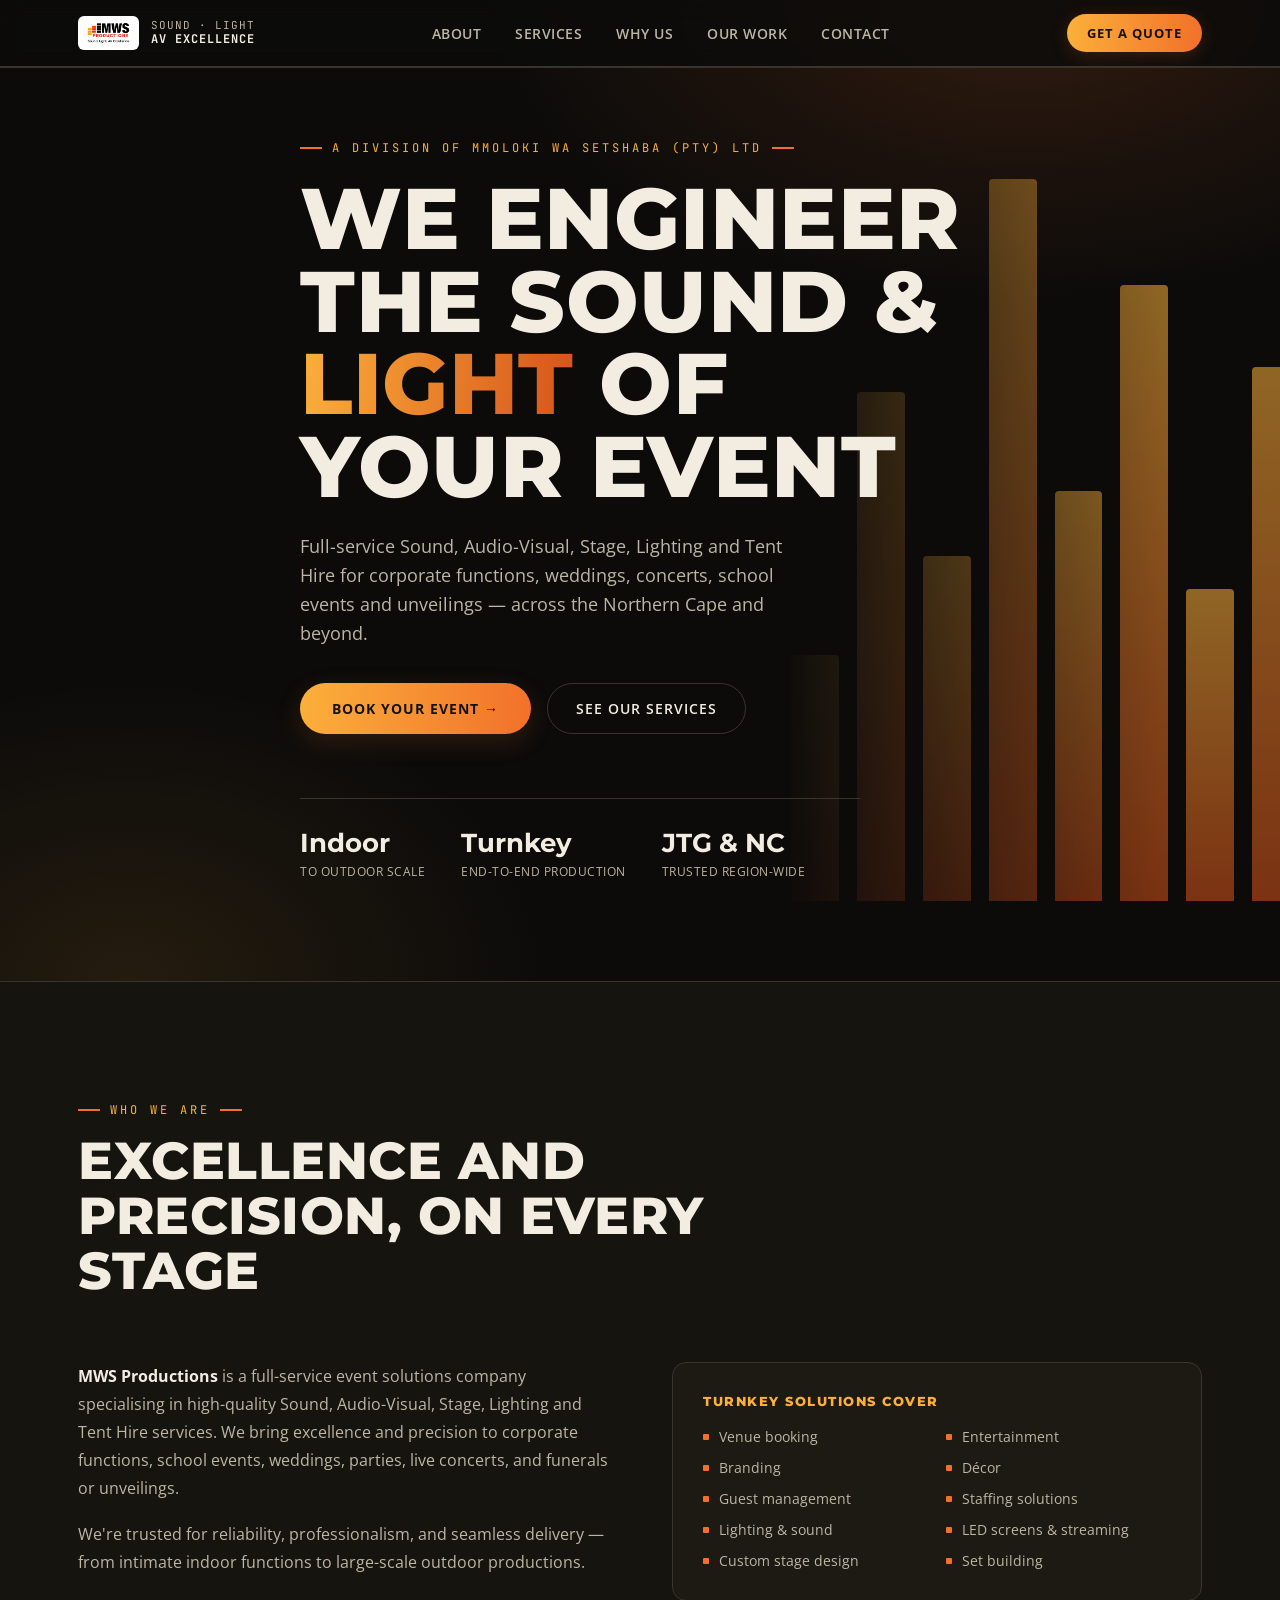
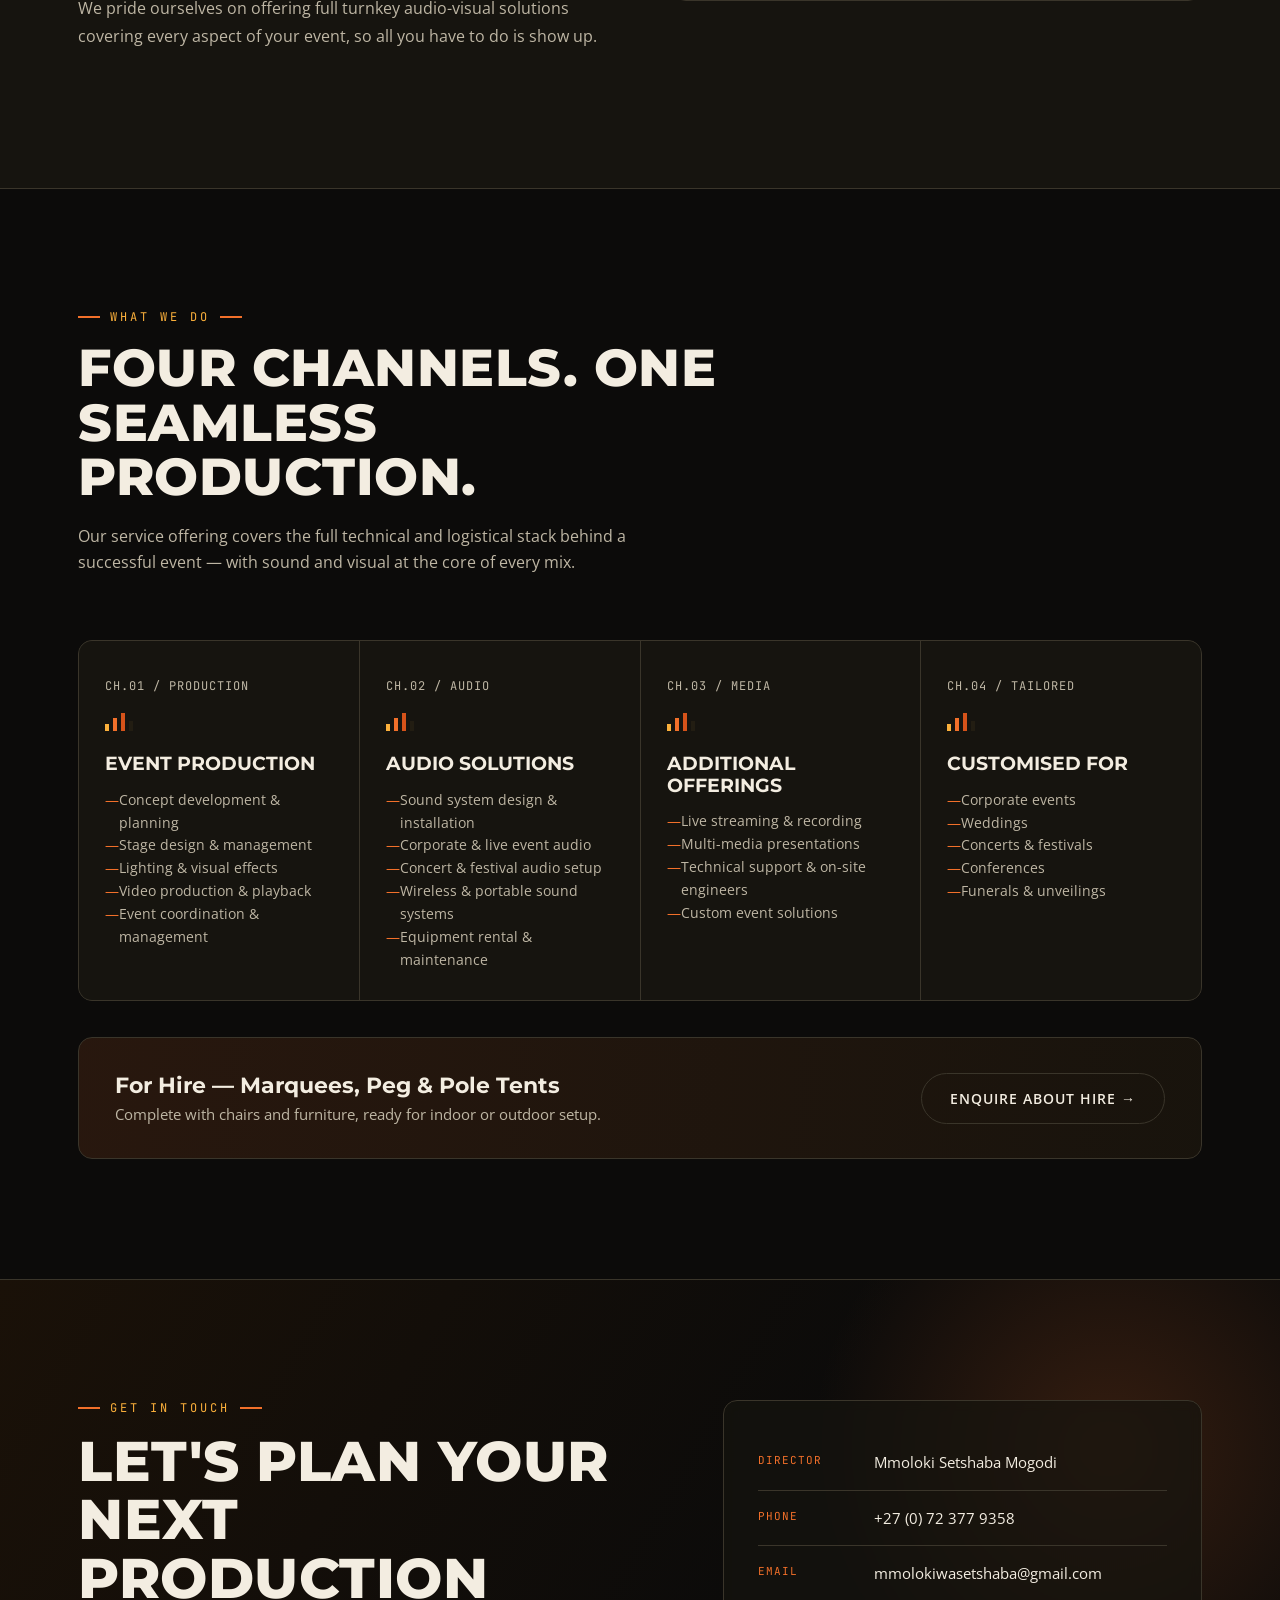
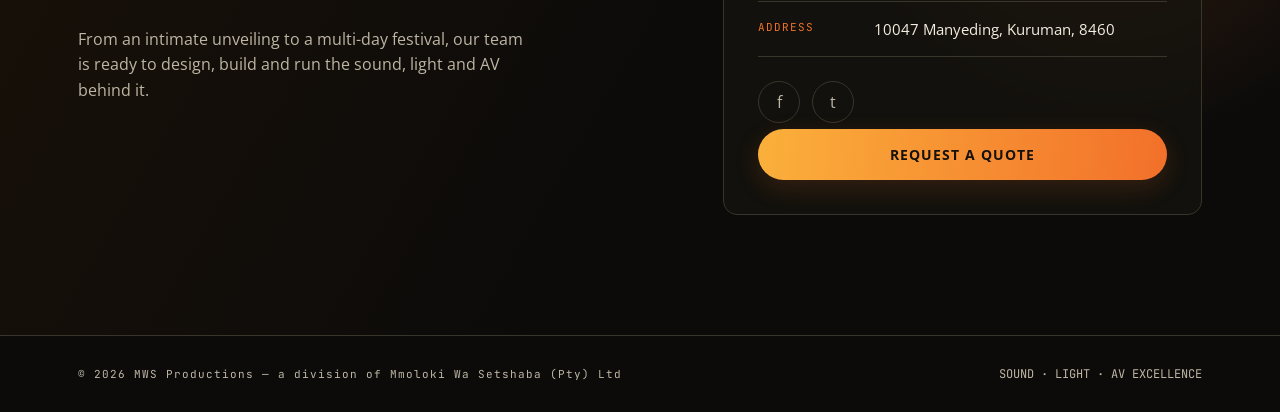
==== index.html @ 177bc917 "init" ====
<!DOCTYPE html>
<html lang="en">
<head>
<meta charset="UTF-8">
<meta name="viewport" content="width=device-width, initial-scale=1.0">
<title>MWS Productions — Sound. Light. AV Excellence.</title>
<link rel="preconnect" href="https://fonts.googleapis.com">
<link href="https://fonts.googleapis.com/css2?family=Montserrat:wght@400;600;700;800;900&family=Open+Sans:wght@400;500;600;700&family=JetBrains+Mono:wght@400;500&display=swap" rel="stylesheet">
<link rel="stylesheet" href="styles.css">
</head>
<body>

<header>
  <nav>
    <div class="brand">
      <img src="logo.png" alt="MWS Productions">
      <div class="brand-text">SOUND · LIGHT<br><b>AV EXCELLENCE</b></div>
    </div>
    <div class="navlinks">
      <a href="#about">About</a>
      <a href="#services">Services</a>
      <a href="why-us.html#why">Why Us</a>
      <a href="our-work.html#work">Our Work</a>
      <a href="#contact">Contact</a>
    </div>
    <a href="#contact" class="nav-cta">Get a Quote</a>
  <button class="burger" id="burger" aria-label="Open menu" onclick="toggleMenu()">
      <span></span><span></span><span></span>
    </button>
  </nav>
  <div class="mobile-menu" id="mobile-menu">
    <a href="#about" onclick="toggleMenu()">About</a>
    <a href="#services" onclick="toggleMenu()">Services</a>
    <a href="why-us.html#why" onclick="toggleMenu()">Why Us</a>
    <a href="our-work.html#work" onclick="toggleMenu()">Our Work</a>
    <a href="#contact" onclick="toggleMenu()">Contact</a>
    <a href="#contact" class="nav-cta" onclick="toggleMenu()">Get a Quote</a>
  </div>
</header>

<section class="hero">
  <div class="hero-bars" aria-hidden="true">
    <i></i><i></i><i></i><i></i><i></i><i></i><i></i><i></i>
  </div>
  <div class="wrap">
    <div class="hero-inner">
      <div class="eyebrow">A division of Mmoloki Wa Setshaba (Pty) Ltd</div>
      <h1>We engineer<br>the sound &<br><span class="grad">light</span> of your event</h1>
      <p>Full-service Sound, Audio-Visual, Stage, Lighting and Tent Hire for corporate functions, weddings, concerts, school events and unveilings — across the Northern Cape and beyond.</p>
      <div class="hero-ctas">
        <a href="#contact" class="btn-primary">Book Your Event →</a>
        <a href="#services" class="btn-ghost">See Our Services</a>
      </div>
      <div class="hero-meta">
        <div><b>Indoor</b><span>To Outdoor Scale</span></div>
        <div><b>Turnkey</b><span>End-to-End Production</span></div>
        <div><b>JTG &amp; NC</b><span>Trusted Region-Wide</span></div>
      </div>
    </div>
  </div>
</section>

<section class="about" id="about">
  <div class="wrap">
    <div class="sec-head">
      <div class="eyebrow">Who We Are</div>
      <h2>Excellence and precision, on every stage</h2>
    </div>
    <div class="about-grid">
      <div>
        <p><b>MWS Productions</b> is a full-service event solutions company specialising in high-quality Sound, Audio-Visual, Stage, Lighting and Tent Hire services. We bring excellence and precision to corporate functions, school events, weddings, parties, live concerts, and funerals or unveilings.</p>
        <p>We're trusted for reliability, professionalism, and seamless delivery — from intimate indoor functions to large-scale outdoor productions.</p>
        <p>We pride ourselves on offering full turnkey audio-visual solutions covering every aspect of your event, so all you have to do is show up.</p>
      </div>
      <div class="turnkey">
        <h3>TURNKEY SOLUTIONS COVER</h3>
        <ul>
          <li>Venue booking</li>
          <li>Entertainment</li>
          <li>Branding</li>
          <li>Décor</li>
          <li>Guest management</li>
          <li>Staffing solutions</li>
          <li>Lighting &amp; sound</li>
          <li>LED screens &amp; streaming</li>
          <li>Custom stage design</li>
          <li>Set building</li>
        </ul>
      </div>
    </div>
  </div>
</section>

<section class="services" id="services">
  <div class="wrap">
    <div class="sec-head">
      <div class="eyebrow">What We Do</div>
      <h2>Four channels. One seamless production.</h2>
      <p>Our service offering covers the full technical and logistical stack behind a successful event — with sound and visual at the core of every mix.</p>
    </div>

    <div class="channels">
      <div class="channel">
        <span class="chnum">CH.01 / PRODUCTION</span>
        <div class="eq" aria-hidden="true"><span></span><span></span><span></span><span></span></div>
        <h4>Event Production</h4>
        <ul>
          <li>Concept development &amp; planning</li>
          <li>Stage design &amp; management</li>
          <li>Lighting &amp; visual effects</li>
          <li>Video production &amp; playback</li>
          <li>Event coordination &amp; management</li>
        </ul>
      </div>
      <div class="channel">
        <span class="chnum">CH.02 / AUDIO</span>
        <div class="eq" aria-hidden="true"><span></span><span></span><span></span><span></span></div>
        <h4>Audio Solutions</h4>
        <ul>
          <li>Sound system design &amp; installation</li>
          <li>Corporate &amp; live event audio</li>
          <li>Concert &amp; festival audio setup</li>
          <li>Wireless &amp; portable sound systems</li>
          <li>Equipment rental &amp; maintenance</li>
        </ul>
      </div>
      <div class="channel">
        <span class="chnum">CH.03 / MEDIA</span>
        <div class="eq" aria-hidden="true"><span></span><span></span><span></span><span></span></div>
        <h4>Additional Offerings</h4>
        <ul>
          <li>Live streaming &amp; recording</li>
          <li>Multi-media presentations</li>
          <li>Technical support &amp; on-site engineers</li>
          <li>Custom event solutions</li>
        </ul>
      </div>
      <div class="channel">
        <span class="chnum">CH.04 / TAILORED</span>
        <div class="eq" aria-hidden="true"><span></span><span></span><span></span><span></span></div>
        <h4>Customised For</h4>
        <ul>
          <li>Corporate events</li>
          <li>Weddings</li>
          <li>Concerts &amp; festivals</li>
          <li>Conferences</li>
          <li>Funerals &amp; unveilings</li>
        </ul>
      </div>
    </div>

    <div class="for-hire">
      <div>
        <h4>For Hire — Marquees, Peg &amp; Pole Tents</h4>
        <p>Complete with chairs and furniture, ready for indoor or outdoor setup.</p>
      </div>
      <a href="#contact" class="btn-ghost">Enquire About Hire →</a>
    </div>
  </div>
</section>


<section class="contact" id="contact">
  <div class="wrap">
    <div class="contact-grid">
      <div>
        <div class="eyebrow">Get In Touch</div>
        <h2>Let's plan your<br>next production</h2>
        <p>From an intimate unveiling to a multi-day festival, our team is ready to design, build and run the sound, light and AV behind it.</p>
      </div>
      <div class="contact-card">
        <div class="contact-row">
          <div class="lab">Director</div>
          <div class="val">Mmoloki Setshaba Mogodi</div>
        </div>
        <div class="contact-row">
          <div class="lab">Phone</div>
          <div class="val"><a href="tel:+27723779358">+27 (0) 72 377 9358</a></div>
        </div>
        <div class="contact-row">
          <div class="lab">Email</div>
          <div class="val"><a href="mailto:mmolokiwasetshaba@gmail.com">mmolokiwasetshaba@gmail.com</a></div>
        </div>
        <div class="contact-row">
          <div class="lab">Address</div>
          <div class="val">10047 Manyeding, Kuruman, 8460</div>
        </div>
        <div class="socials">
          <a href="https://www.facebook.com/share/1BKwjpVTyV/" aria-label="Facebook" target="_blank" rel="noopener">f</a>
          <a href="https://www.tiktok.com/@setshabamogodi?_r=1&_t=ZS-96qgybyhoZ6" aria-label="TikTok" target="_blank" rel="noopener">t</a>
        </div>
        <a href="mailto:mmolokiwasetshaba@gmail.com" class="btn-primary">Request A Quote</a>
      </div>
    </div>
  </div>
</section>

<footer>
  <div class="wrap foot-row">
    <div class="brand-text">© 2026 MWS Productions — a division of Mmoloki Wa Setshaba (Pty) Ltd</div>
    <span class="mono">SOUND · LIGHT · AV EXCELLENCE</span>
  </div>
</footer>
<script src="script.js"></script>
</body>
</html>
---- styles.css ----
:root{
    --black:#0c0b0a;
    --panel:#16140f;
    --panel-2:#1d1a13;
    --line:#3a352a;
    --cream:#f3ede1;
    --cream-dim:#beb6a4;
    --amber:#fbb03b;
    --orange:#f2702a;
    --orange-deep:#d6531a;
    --r:14px;
  }
  *{margin:0;padding:0;box-sizing:border-box;}
  html{scroll-behavior:smooth;}
  body{
    background:var(--black);
    color:var(--cream);
    font-family:'Open Sans',sans-serif;
    overflow-x:hidden;
  }
  ::selection{background:var(--orange);color:#0c0b0a;}
 
  h1,h2,h3{font-family:'Montserrat',sans-serif;font-weight:800;letter-spacing:0.5px;text-transform:uppercase;}
  .mono{font-family:'JetBrains Mono',monospace;}
  .eyebrow{
    font-family:'JetBrains Mono',monospace;
    font-size:12px;
    letter-spacing:3px;
    text-transform:uppercase;
    color:var(--amber);
    display:flex;
    align-items:center;
    gap:10px;
  }
  .eyebrow::before{content:"";width:22px;height:2px;background:var(--orange);display:inline-block;}
  .eyebrow::after{content:"";width:22px;height:2px;background:var(--orange);display:inline-block;}
  a{color:inherit;text-decoration:none;}
  .wrap{max-width:1180px;margin:0 auto;padding:0 28px;}
 
  /* ---------- EQ bars motif ---------- */
  .eq{display:flex;align-items:flex-end;gap:4px;height:18px;}
  .eq span{width:4px;background:var(--amber);display:block;animation:eqpulse 1.1s ease-in-out infinite;}
  .eq span:nth-child(1){height:40%;background:var(--amber);animation-delay:0s;}
  .eq span:nth-child(2){height:70%;background:var(--orange);animation-delay:.15s;}
  .eq span:nth-child(3){height:100%;background:var(--orange-deep);animation-delay:.3s;}
  .eq span:nth-child(4){height:55%;background:#221d12;animation-delay:.45s;}
  @keyframes eqpulse{0%,100%{transform:scaleY(.5);}50%{transform:scaleY(1);}}
  @media (prefers-reduced-motion: reduce){.eq span{animation:none;}}
 
  /* ---------- NAV ---------- */
  header{
    position:fixed;top:0;left:0;right:0;z-index:100;
    background:rgba(12,11,10,0.82);
    backdrop-filter:blur(10px);
    border-bottom:1px solid var(--line);
  }
  nav{
    display:flex;align-items:center;justify-content:space-between;
    max-width:1180px;margin:0 auto;padding:14px 28px;
  }
  .brand{display:flex;align-items:center;gap:12px;}
  .brand img{height:34px;width:auto;display:block;background:#fff;padding:5px 8px;border-radius:6px;}
  .brand-text{font-family:'JetBrains Mono',monospace;font-size:11px;color:var(--cream-dim);letter-spacing:1px;line-height:1.3;}
  .brand-text b{color:var(--cream);font-size:12px;}
  .navlinks{display:flex;gap:34px;font-size:14px;font-weight:600;text-transform:uppercase;letter-spacing:0.5px;}
  .navlinks a{position:relative;padding:4px 0;color:var(--cream-dim);transition:color .2s;}
  .navlinks a:hover{color:var(--cream);}
  .navlinks a::after{content:"";position:absolute;bottom:-2px;left:0;width:0;height:2px;background:linear-gradient(90deg,var(--amber),var(--orange));transition:width .25s;}
  .navlinks a:hover::after{width:100%;}
  .nav-cta{
    font-size:13px;font-weight:700;text-transform:uppercase;letter-spacing:1px;
    background:linear-gradient(95deg,var(--amber),var(--orange));
    color:#16120a;padding:10px 20px;border-radius:999px;
    box-shadow:0 4px 18px rgba(242,112,42,0.18);
  }
  .burger{
    display:none;flex-direction:column;justify-content:center;gap:5px;
    width:42px;height:42px;border-radius:50%;border:1px solid var(--line);
    background:transparent;cursor:pointer;flex-shrink:0;
  }
  .burger span{display:block;width:18px;height:2px;background:var(--cream);margin:0 auto;transition:transform .25s, opacity .25s;}
  .burger.is-open span:nth-child(1){transform:translateY(7px) rotate(45deg);}
  .burger.is-open span:nth-child(2){opacity:0;}
  .burger.is-open span:nth-child(3){transform:translateY(-7px) rotate(-45deg);}
 
  .mobile-menu{
    display:flex;flex-direction:column;gap:0;
    background:rgba(12,11,10,0.97);border-top:1px solid var(--line);
    max-height:0;overflow:hidden;transition:max-height .3s ease;
  }
  .mobile-menu.is-open{max-height:420px;}
  .mobile-menu a{
    padding:18px 28px;border-bottom:1px solid var(--line);font-size:15px;font-weight:600;
    text-transform:uppercase;letter-spacing:0.5px;color:var(--cream-dim);
  }
  .mobile-menu a:hover{color:var(--amber);}
  .mobile-menu .nav-cta{margin:18px 28px;display:inline-block;text-align:center;}
 
  /* ---------- HERO ---------- */
  .hero{
    position:relative;
    min-height:100vh;
    display:flex;
    align-items:center;
    padding:140px 0 100px;
    background:
      radial-gradient(ellipse 900px 500px at 80% 0%, rgba(242,112,42,0.16), transparent 60%),
      radial-gradient(ellipse 700px 500px at 10% 100%, rgba(251,176,59,0.10), transparent 60%),
      var(--black);
    overflow:hidden;
  }
  .hero-bars{
    position:absolute;right:-60px;top:0;bottom:0;width:46%;
    display:flex;align-items:flex-end;gap:18px;
    padding:80px 40px;opacity:.55;
    -webkit-mask-image:linear-gradient(to left, black 30%, transparent 95%);
    mask-image:linear-gradient(to left, black 30%, transparent 95%);
  }
  .hero-bars i{
    flex:1;border-radius:4px 4px 0 0;
    background:linear-gradient(180deg,var(--amber),var(--orange-deep));
    animation:barwave 3.4s ease-in-out infinite;
  }
  .hero-bars i:nth-child(odd){animation-duration:4.1s;}
  .hero-bars i:nth-child(1){height:30%;animation-delay:.1s;}
  .hero-bars i:nth-child(2){height:62%;animation-delay:.6s;}
  .hero-bars i:nth-child(3){height:42%;animation-delay:0s;}
  .hero-bars i:nth-child(4){height:88%;animation-delay:.9s;}
  .hero-bars i:nth-child(5){height:50%;animation-delay:.3s;}
  .hero-bars i:nth-child(6){height:75%;animation-delay:1.1s;}
  .hero-bars i:nth-child(7){height:38%;animation-delay:.5s;}
  .hero-bars i:nth-child(8){height:65%;animation-delay:.2s;}
  @keyframes barwave{0%,100%{transform:scaleY(1);}50%{transform:scaleY(0.65);}}
  @media (prefers-reduced-motion: reduce){.hero-bars i{animation:none;}}
 
  .hero-inner{position:relative;z-index:2;max-width:680px;}
  .hero h1{
    font-size:clamp(46px,7vw,86px);
    line-height:0.96;
    color:var(--cream);
    margin:22px 0 24px;
  }
  .hero h1 .grad{
    background:linear-gradient(95deg,var(--amber),var(--orange-deep));
    -webkit-background-clip:text;background-clip:text;color:transparent;
  }
  .hero p{
    font-size:18px;line-height:1.6;color:var(--cream-dim);max-width:520px;margin-bottom:36px;
  }
  .hero-ctas{display:flex;gap:16px;flex-wrap:wrap;align-items:center;}
  .btn-primary{
    background:linear-gradient(95deg,var(--amber),var(--orange));
    color:#16120a;font-weight:700;text-transform:uppercase;letter-spacing:1px;font-size:14px;
    padding:16px 32px;border-radius:999px;display:inline-block;
    box-shadow:0 8px 26px rgba(242,112,42,0.16);
    transition:transform .2s;
  }
  .btn-primary:hover{transform:translateY(-2px);}
  .btn-ghost{
    border:1px solid var(--line);color:var(--cream);font-weight:600;text-transform:uppercase;
    letter-spacing:1px;font-size:14px;padding:15px 28px;border-radius:999px;
    transition:border-color .2s, color .2s;
  }
  .btn-ghost:hover{border-color:var(--amber);color:var(--amber);}
 
  .hero-meta{
    display:flex;gap:36px;margin-top:64px;padding-top:28px;border-top:1px solid var(--line);
    max-width:560px;
  }
  .hero-meta div b{display:block;font-family:'Montserrat',sans-serif;font-size:26px;color:var(--cream);}
  .hero-meta div span{font-size:12px;color:var(--cream-dim);text-transform:uppercase;letter-spacing:0.5px;}
 
  /* ---------- SECTION GENERIC ---------- */
  section{padding:120px 0;position:relative;}
  .sec-head{max-width:680px;margin-bottom:64px;}
  .sec-head h2{font-size:clamp(32px,4.2vw,52px);margin-top:16px;color:var(--cream);line-height:1.05;}
  .sec-head p{color:var(--cream-dim);margin-top:18px;font-size:16px;line-height:1.65;max-width:560px;}
 
  /* ---------- ABOUT ---------- */
  .about{background:var(--panel);border-top:1px solid var(--line);border-bottom:1px solid var(--line);}
  .about-grid{display:grid;grid-template-columns:1fr 1fr;gap:64px;align-items:start;}
  .about-grid p{color:var(--cream-dim);line-height:1.75;font-size:16px;margin-bottom:18px;}
  .about-grid p b{color:var(--cream);font-weight:700;}
  .turnkey{
    background:var(--panel-2);border:1px solid var(--line);border-radius:var(--r);padding:30px;
  }
  .turnkey h3{font-family:'Montserrat',sans-serif;font-weight:800;font-size:13px;letter-spacing:1.5px;color:var(--amber);margin-bottom:18px;}
  .turnkey ul{list-style:none;display:grid;grid-template-columns:1fr 1fr;gap:12px 18px;}
  .turnkey li{font-size:14px;color:var(--cream-dim);display:flex;gap:10px;align-items:flex-start;}
  .turnkey li::before{content:"";width:6px;height:6px;margin-top:7px;background:var(--orange);border-radius:1px;flex-shrink:0;}
 
  /* ---------- SERVICES (mixing-board channel strips) ---------- */
  .services{background:var(--black);}
  .channels{display:grid;grid-template-columns:repeat(4,1fr);gap:1px;background:var(--line);border:1px solid var(--line);border-radius:var(--r);overflow:hidden;}
  .channel{
    background:var(--panel);padding:32px 26px 28px;position:relative;
    transition:background .25s;
  }
  .channel:hover{background:var(--panel-2);}
  .channel .chnum{font-family:'JetBrains Mono',monospace;font-size:12px;color:var(--cream-dim);letter-spacing:1px;}
  .channel .eq{margin:18px 0 22px;}
  .channel h4{font-family:'Montserrat',sans-serif;font-size:19px;color:var(--cream);margin-bottom:14px;line-height:1.15;text-transform:uppercase;}
  .channel ul{list-style:none;}
  .channel li{font-size:13.5px;color:var(--cream-dim);line-height:1.7;padding-left:14px;position:relative;}
  .channel li::before{content:"—";position:absolute;left:0;color:var(--orange);}
 
  .for-hire{
    margin-top:1px;
    background:linear-gradient(95deg, rgba(242,112,42,0.12), rgba(251,176,59,0.05));
    border:1px solid var(--line);border-radius:var(--r);
    padding:34px 36px;margin-top:36px;
    display:flex;align-items:center;justify-content:space-between;gap:24px;flex-wrap:wrap;
  }
  .for-hire h4{font-family:'Montserrat',sans-serif;font-size:22px;color:var(--cream);}
  .for-hire p{color:var(--cream-dim);font-size:14.5px;margin-top:6px;}
 
  /* ---------- WHY US ---------- */
  .why{background:var(--panel);border-top:1px solid var(--line);border-bottom:1px solid var(--line);}
  .why-grid{display:grid;grid-template-columns:repeat(5,1fr);gap:1px;background:var(--line);border:1px solid var(--line);border-radius:var(--r);overflow:hidden;}
  .why-card{background:var(--black);padding:30px 22px;text-align:left;}
  .why-card .ix{font-family:'JetBrains Mono',monospace;font-size:11px;color:var(--orange);letter-spacing:1px;margin-bottom:14px;}
  .why-card h4{font-family:'Montserrat',sans-serif;font-size:16px;color:var(--cream);margin-bottom:10px;line-height:1.2;text-transform:uppercase;}
  .why-card p{font-size:13px;color:var(--cream-dim);line-height:1.55;}
 
  /* ---------- WORK / RIDER TABLE ---------- */
  .work-gallery{
    display:grid;grid-template-columns:repeat(4,1fr);gap:18px;margin-bottom:64px;
  }
  .work-gallery figure{
    position:relative;border-radius:var(--r);overflow:hidden;border:1px solid var(--line);
    aspect-ratio:4/5;background:var(--panel-2);
  }
  .work-gallery img{width:100%;height:100%;object-fit:cover;display:block;transition:transform .5s ease;}
  .work-gallery figure{cursor:zoom-in;}
  .work-gallery figure:hover img{transform:scale(1.06);}
 
  .lightbox{
    position:fixed;inset:0;z-index:200;
    background:rgba(10,9,8,0.92);backdrop-filter:blur(6px);
    display:flex;align-items:center;justify-content:center;
    opacity:0;pointer-events:none;transition:opacity .25s ease;padding:40px;
  }
  .lightbox.is-open{opacity:1;pointer-events:auto;}
  .lightbox img{max-width:min(90vw,900px);max-height:85vh;border-radius:10px;box-shadow:0 30px 80px rgba(0,0,0,0.6);}
  .lightbox-close{
    position:absolute;top:28px;right:32px;width:46px;height:46px;border-radius:50%;
    background:rgba(255,255,255,0.06);border:1px solid var(--line);
    display:flex;align-items:center;justify-content:center;color:var(--cream);
    font-size:22px;line-height:1;cursor:pointer;transition:border-color .2s,color .2s;
  }
  .lightbox-close:hover{border-color:var(--amber);color:var(--amber);}
  .work-gallery figcaption{
    position:absolute;left:0;right:0;bottom:0;padding:16px 14px 12px;
    background:linear-gradient(0deg, rgba(12,11,10,0.92), transparent);
    font-family:'JetBrains Mono',monospace;font-size:11px;letter-spacing:1px;color:var(--amber);
    text-transform:uppercase;
  }
  .work table{width:100%;border-collapse:collapse;}
  .work thead th{
    text-align:left;font-family:'JetBrains Mono',monospace;font-size:11px;letter-spacing:1.5px;
    text-transform:uppercase;color:var(--amber);padding:0 0 16px;border-bottom:1px solid var(--line);
  }
  .work tbody td{
    padding:22px 0;border-bottom:1px solid var(--line);font-size:16px;color:var(--cream);
    vertical-align:middle;
  }
  .work tbody tr:hover td{color:var(--amber);}
  .work tbody td:last-child{color:var(--cream-dim);font-family:'JetBrains Mono',monospace;font-size:13px;text-align:right;}
  .work tbody td:first-child{font-family:'Montserrat',sans-serif;font-size:13px;color:var(--cream-dim);letter-spacing:1px;}
 
  /* ---------- CONTACT ---------- */
  .contact{
    background:linear-gradient(120deg,#1a1108,#0c0b0a 55%);
    position:relative;border-top:1px solid var(--line);
    overflow:hidden;
  }
  .contact::before{
    content:"";position:absolute;right:-10%;top:-20%;width:600px;height:600px;border-radius:50%;
    background:radial-gradient(circle, rgba(242,112,42,0.18), transparent 70%);
  }
  .contact-grid{position:relative;z-index:2;display:grid;grid-template-columns:1.1fr 0.9fr;gap:60px;align-items:start;}
  .contact h2{font-size:clamp(32px,4.5vw,56px);color:var(--cream);margin-top:16px;line-height:1.04;}
  .contact > .wrap > .contact-grid > div:first-child p{color:var(--cream-dim);margin-top:20px;font-size:16px;max-width:460px;line-height:1.6;}
  .contact-card{
    background:rgba(22,20,15,0.7);border:1px solid var(--line);border-radius:var(--r);padding:34px;
    backdrop-filter:blur(6px);
  }
  .contact-row{display:flex;gap:16px;padding:16px 0;border-bottom:1px solid var(--line);align-items:flex-start;}
  .contact-row:last-of-type{border-bottom:none;}
  .contact-row .lab{font-family:'JetBrains Mono',monospace;font-size:11px;color:var(--orange);letter-spacing:1px;text-transform:uppercase;width:100px;flex-shrink:0;padding-top:2px;}
  .contact-row .val{font-size:15px;color:var(--cream);line-height:1.5;}
  .contact-row .val a:hover{color:var(--amber);}
  .socials{display:flex;gap:12px;margin-top:24px;}
  .socials a{
    border:1px solid var(--line);width:42px;height:42px;border-radius:50%;
    display:flex;align-items:center;justify-content:center;transition:border-color .2s, color .2s;
    color:var(--cream-dim);
  }
  .socials a:hover{border-color:var(--amber);color:var(--amber);}
  .contact-card .btn-primary{width:100%;text-align:center;margin-top:6px;}
 
  footer{
    background:var(--black);border-top:1px solid var(--line);padding:30px 0;
  }
  .foot-row{display:flex;justify-content:space-between;align-items:center;flex-wrap:wrap;gap:14px;}
  .foot-row .brand-text{color:var(--cream-dim);}
  .foot-row span.mono{font-size:12px;color:var(--cream-dim);}
 
  @media (max-width:980px){
    .navlinks{display:none;}
    .nav-cta{display:none;}
    .burger{display:flex;}
    .about-grid{grid-template-columns:1fr;}
    .channels{grid-template-columns:1fr 1fr;}
    .why-grid{grid-template-columns:1fr 1fr;}
    .contact-grid{grid-template-columns:1fr;}
    .hero-bars{width:60%;opacity:.35;}
  }
  @media (max-width:560px){
    .channels{grid-template-columns:1fr;}
    .why-grid{grid-template-columns:1fr;}
    .turnkey ul{grid-template-columns:1fr;}
    .work tbody td{font-size:14px;}
    .for-hire{flex-direction:column;align-items:flex-start;}
    .work-gallery{grid-template-columns:1fr 1fr;}
    .contact-card{padding:24px;}
    .contact-row{flex-direction:column;gap:4px;padding:14px 0;}
    .contact-row .lab{width:auto;}
    .contact::before{width:340px;height:340px;}
  }
  .work-videos{
    display:grid;grid-template-columns:1fr 1fr;gap:18px;margin-bottom:64px;
  }
  .video-card{
    position:relative;border-radius:var(--r);overflow:hidden;border:1px solid var(--line);
    aspect-ratio:16/9;background:var(--panel-2);cursor:pointer;
  }
  .video-card video{width:100%;height:100%;object-fit:cover;display:block;}
  .video-card .vc-overlay{
    position:absolute;inset:0;display:flex;align-items:center;justify-content:center;
    background:linear-gradient(0deg, rgba(12,11,10,0.75), rgba(12,11,10,0.25));
    transition:opacity .3s ease;
  }
  .video-card.is-playing .vc-overlay{opacity:0;pointer-events:none;}
  .vc-play{
    width:64px;height:64px;border-radius:50%;
    background:linear-gradient(95deg,var(--amber),var(--orange));
    display:flex;align-items:center;justify-content:center;
    box-shadow:0 8px 26px rgba(242,112,42,0.22);
    transition:transform .2s;
  }
  .video-card:hover .vc-play{transform:scale(1.08);}
  .vc-play svg{margin-left:4px;}
  .vc-label{
    position:absolute;left:16px;bottom:14px;
    font-family:'JetBrains Mono',monospace;font-size:11px;letter-spacing:1px;color:var(--cream);
    text-transform:uppercase;z-index:2;
  }
    @media (max-width:380px){
    .wrap{padding:0 18px;}

    .hero{padding:120px 0 70px;}
    .hero h1{font-size:34px;line-height:1.05;}
    .hero p{font-size:15px;}
    .hero-ctas{flex-direction:column;align-items:stretch;}
    .hero-ctas a{text-align:center;}
    .hero-meta{
        flex-direction:column;gap:18px;margin-top:40px;padding-top:20px;
    }
    .hero-meta div b{font-size:21px;}

    .sec-head h2{font-size:26px;}

    .contact h2{font-size:28px;}
    .contact-card{padding:18px;}
    }
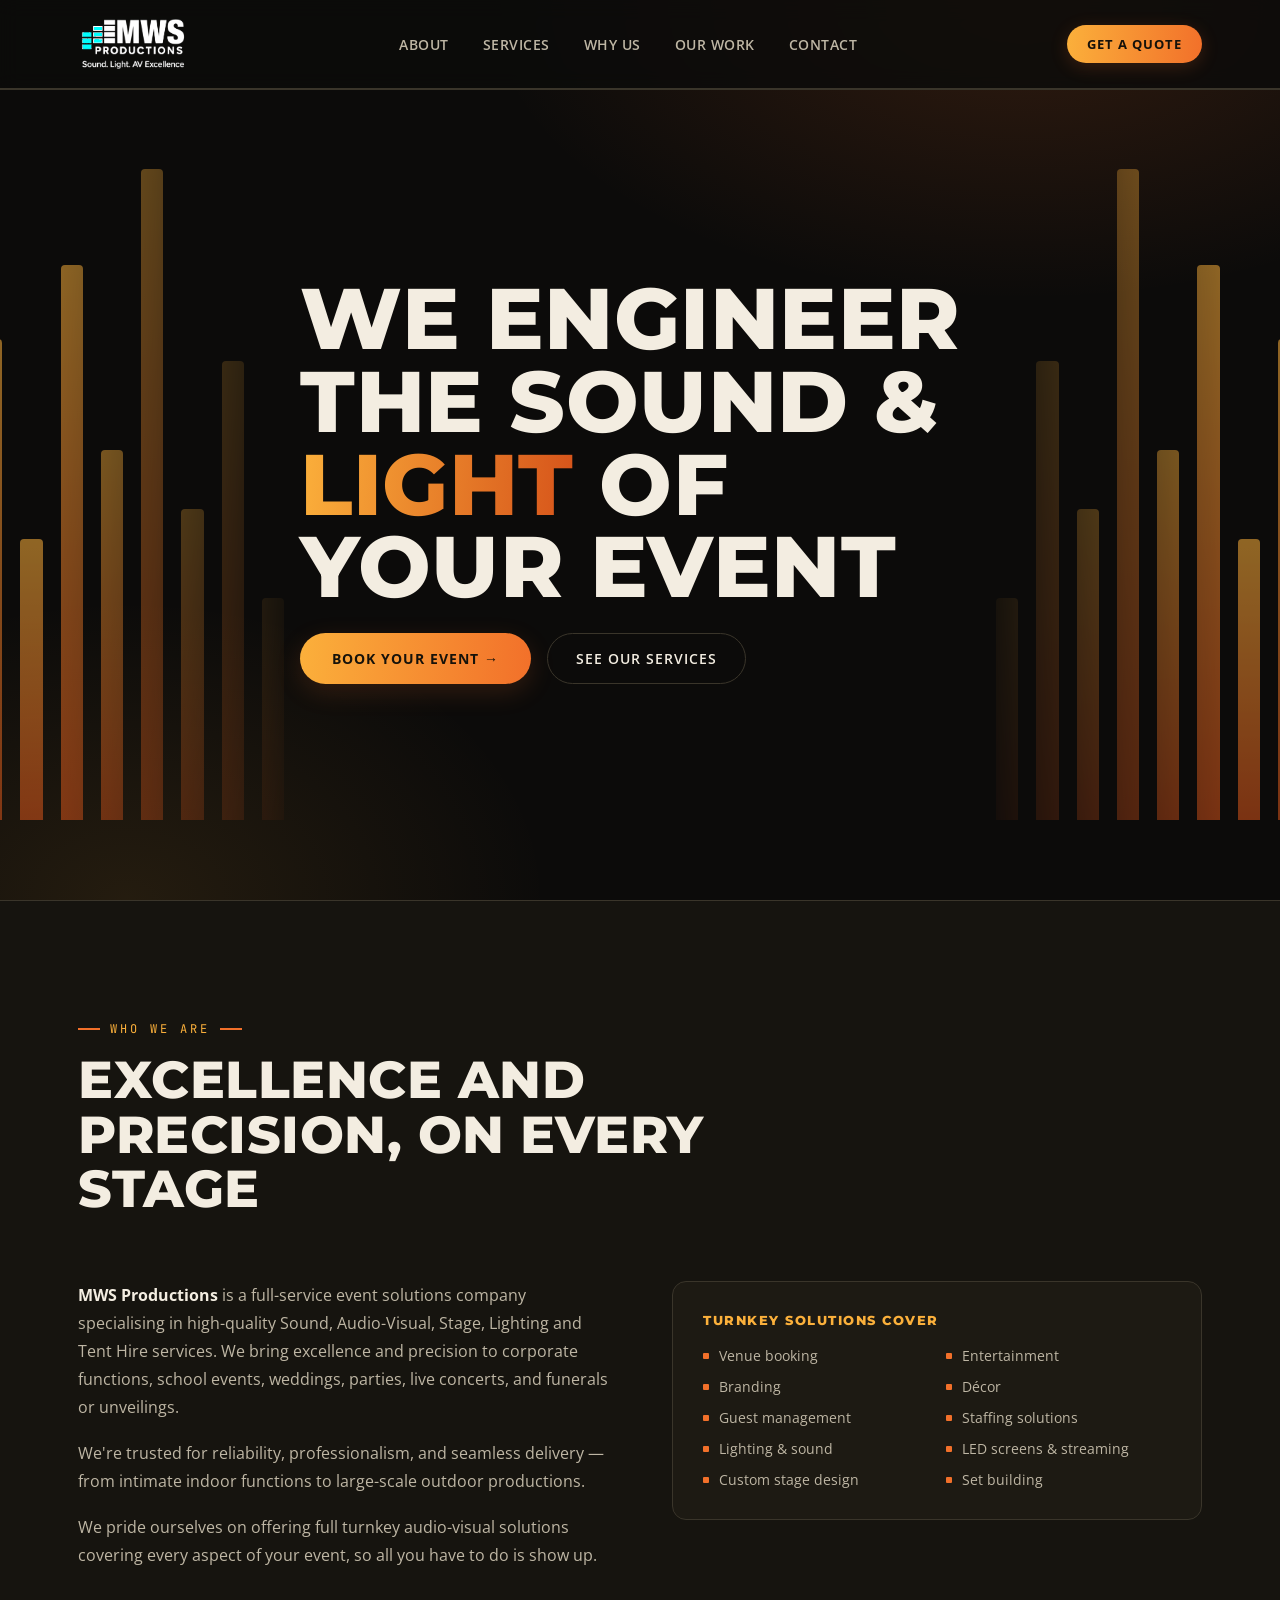
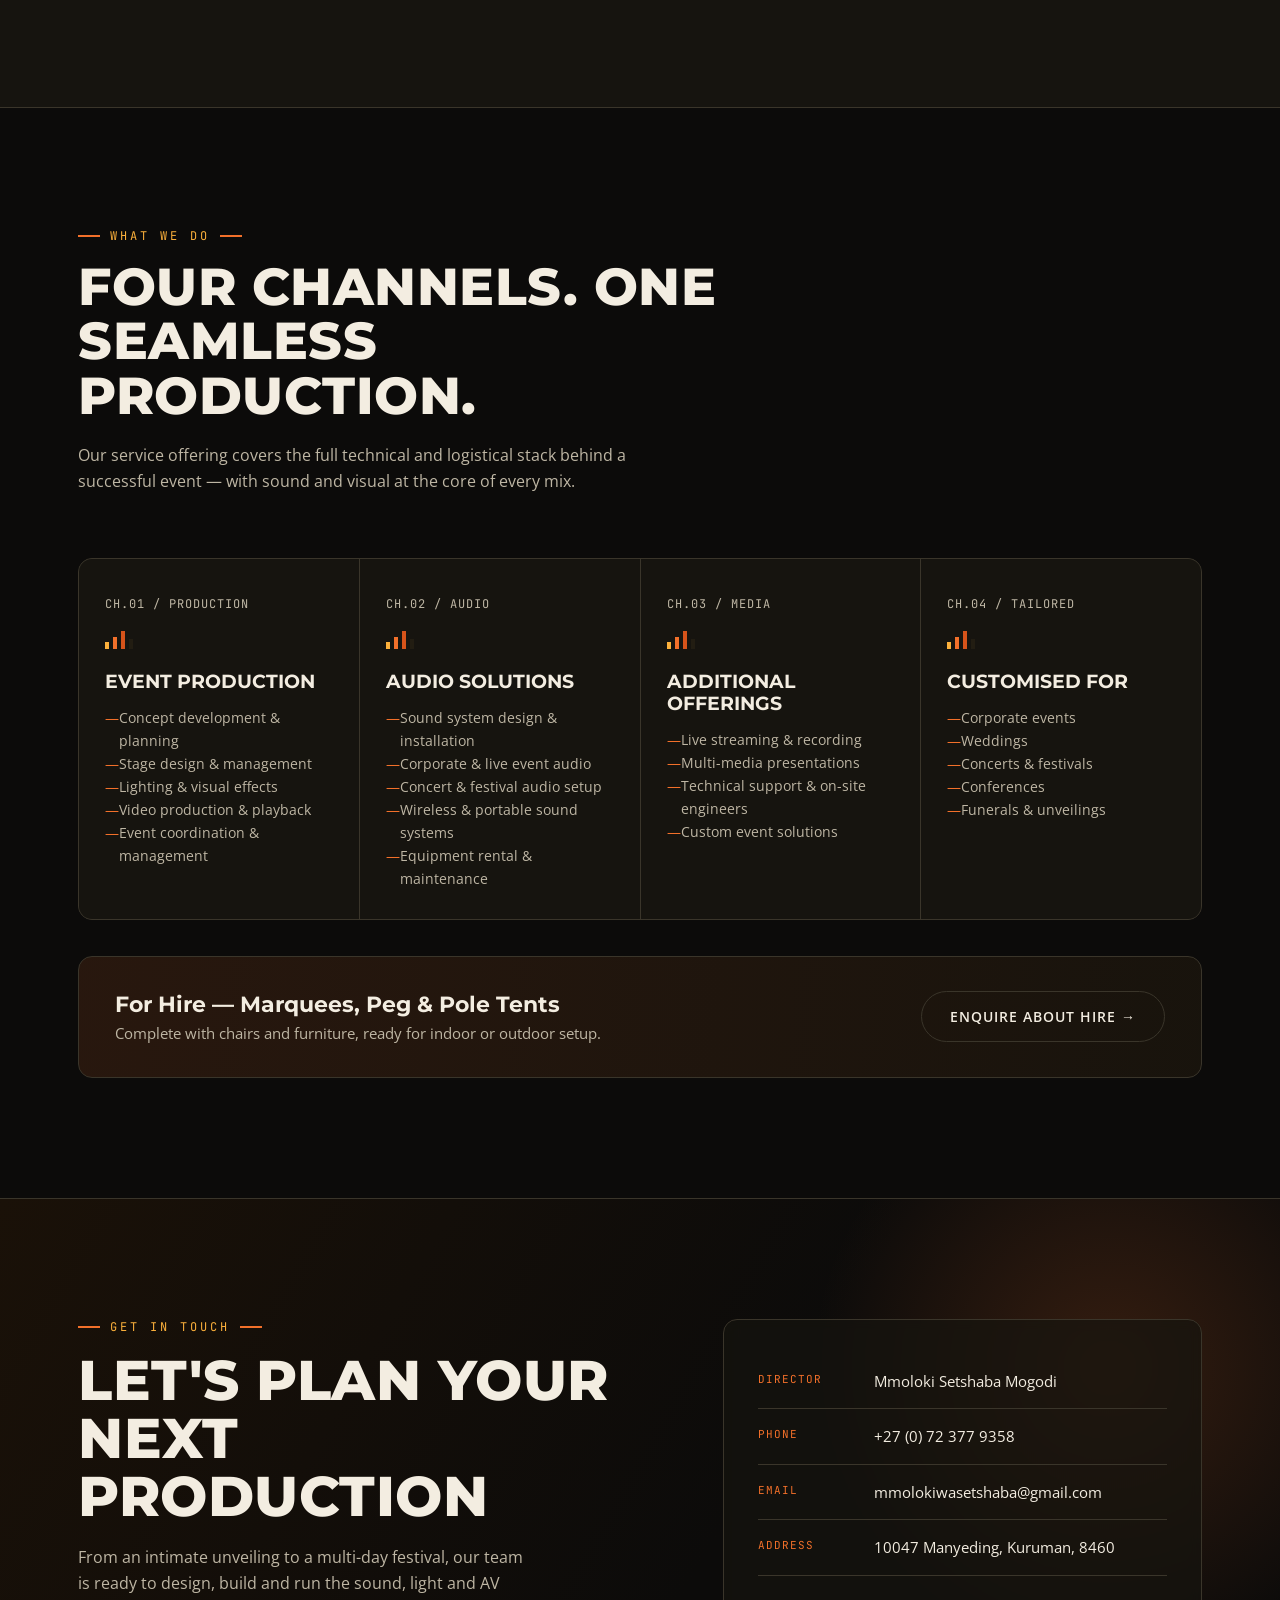
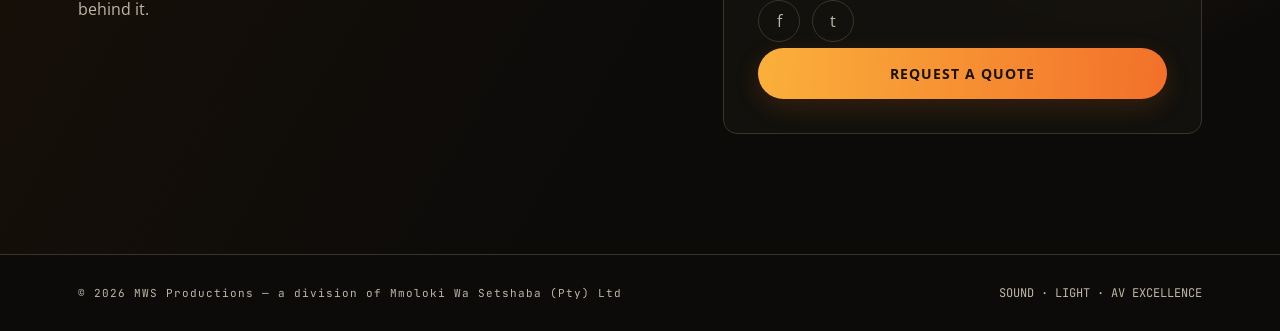
==== commit e3eee628: "update" ====
--- a/index.html
+++ b/index.html
@@ -14,7 +14,7 @@
   <nav>
     <div class="brand">
       <img src="logo.png" alt="MWS Productions">
-      <div class="brand-text">SOUND · LIGHT<br><b>AV EXCELLENCE</b></div>
+      
     </div>
     <div class="navlinks">
       <a href="#about">About</a>
@@ -39,23 +39,26 @@
 </header>
 
 <section class="hero">
-  <div class="hero-bars" aria-hidden="true">
+  
+<!-- LEFT BARS -->
+  <div class="hero-bars left" aria-hidden="true">
     <i></i><i></i><i></i><i></i><i></i><i></i><i></i><i></i>
   </div>
+
+  <!-- RIGHT BARS -->
+  <div class="hero-bars right" aria-hidden="true">
+    <i></i><i></i><i></i><i></i><i></i><i></i><i></i><i></i>
+  </div>
+
   <div class="wrap">
     <div class="hero-inner">
-      <div class="eyebrow">A division of Mmoloki Wa Setshaba (Pty) Ltd</div>
+     
       <h1>We engineer<br>the sound &<br><span class="grad">light</span> of your event</h1>
-      <p>Full-service Sound, Audio-Visual, Stage, Lighting and Tent Hire for corporate functions, weddings, concerts, school events and unveilings — across the Northern Cape and beyond.</p>
       <div class="hero-ctas">
         <a href="#contact" class="btn-primary">Book Your Event →</a>
         <a href="#services" class="btn-ghost">See Our Services</a>
       </div>
-      <div class="hero-meta">
-        <div><b>Indoor</b><span>To Outdoor Scale</span></div>
-        <div><b>Turnkey</b><span>End-to-End Production</span></div>
-        <div><b>JTG &amp; NC</b><span>Trusted Region-Wide</span></div>
-      </div>
+      
     </div>
   </div>
 </section>
--- a/styles.css
+++ b/styles.css
@@ -59,7 +59,7 @@
     max-width:1180px;margin:0 auto;padding:14px 28px;
   }
   .brand{display:flex;align-items:center;gap:12px;}
-  .brand img{height:34px;width:auto;display:block;background:#fff;padding:5px 8px;border-radius:6px;}
+  .brand img{height:60px;width:auto;filter: invert(1) brightness(100);border-radius:6px;}
   .brand-text{font-family:'JetBrains Mono',monospace;font-size:11px;color:var(--cream-dim);letter-spacing:1px;line-height:1.3;}
   .brand-text b{color:var(--cream);font-size:12px;}
   .navlinks{display:flex;gap:34px;font-size:14px;font-weight:600;text-transform:uppercase;letter-spacing:0.5px;}
@@ -106,16 +106,40 @@
     background:
       radial-gradient(ellipse 900px 500px at 80% 0%, rgba(242,112,42,0.16), transparent 60%),
       radial-gradient(ellipse 700px 500px at 10% 100%, rgba(251,176,59,0.10), transparent 60%),
-      var(--black);
+      linear-gradient(rgba(12, 11, 10, 0.462), rgba(12,11,10,0.88)),
+      url('hero-background.jpg');
+    background-size:cover;
+    background-position:center;
     overflow:hidden;
   }
-  .hero-bars{
-    position:absolute;right:-60px;top:0;bottom:0;width:46%;
-    display:flex;align-items:flex-end;gap:18px;
-    padding:80px 40px;opacity:.55;
-    -webkit-mask-image:linear-gradient(to left, black 30%, transparent 95%);
-    mask-image:linear-gradient(to left, black 30%, transparent 95%);
-  }
+  
+.hero-bars {
+  position: absolute;
+  top: 0;
+  bottom: 0;
+  width: 30%;
+  display: flex;
+  align-items: flex-end;
+  gap: 18px;
+  padding: 80px 40px;
+  opacity: .55;
+}
+
+/* RIGHT SIDE (your original) */
+.hero-bars.right {
+  right: -60px;
+  -webkit-mask-image: linear-gradient(to left, black 30%, transparent 95%);
+  mask-image: linear-gradient(to left, black 30%, transparent 95%);
+}
+
+/* LEFT SIDE (mirrored) */
+.hero-bars.left {
+  left: -60px;
+  flex-direction: row-reverse; /* flips bar order */
+  -webkit-mask-image: linear-gradient(to right, black 30%, transparent 95%);
+  mask-image: linear-gradient(to right, black 30%, transparent 95%);
+}
+
   .hero-bars i{
     flex:1;border-radius:4px 4px 0 0;
     background:linear-gradient(180deg,var(--amber),var(--orange-deep));
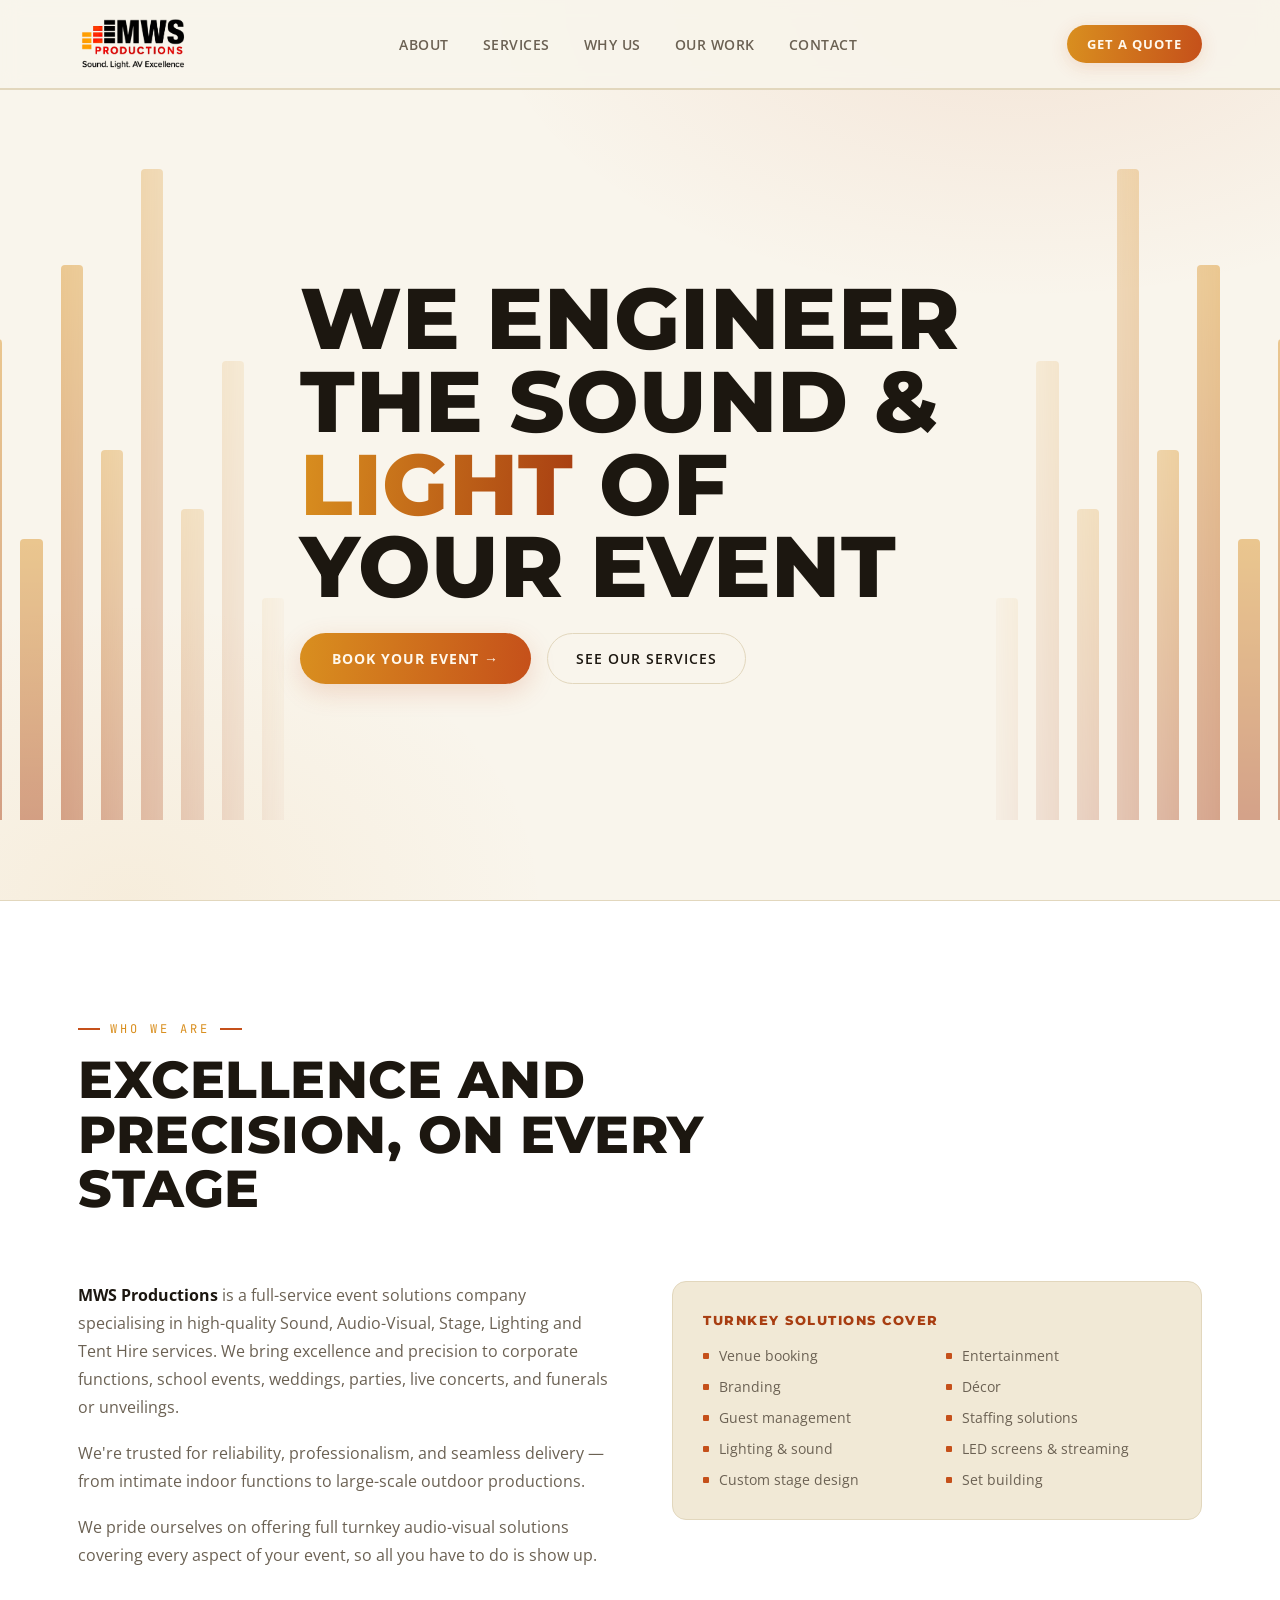
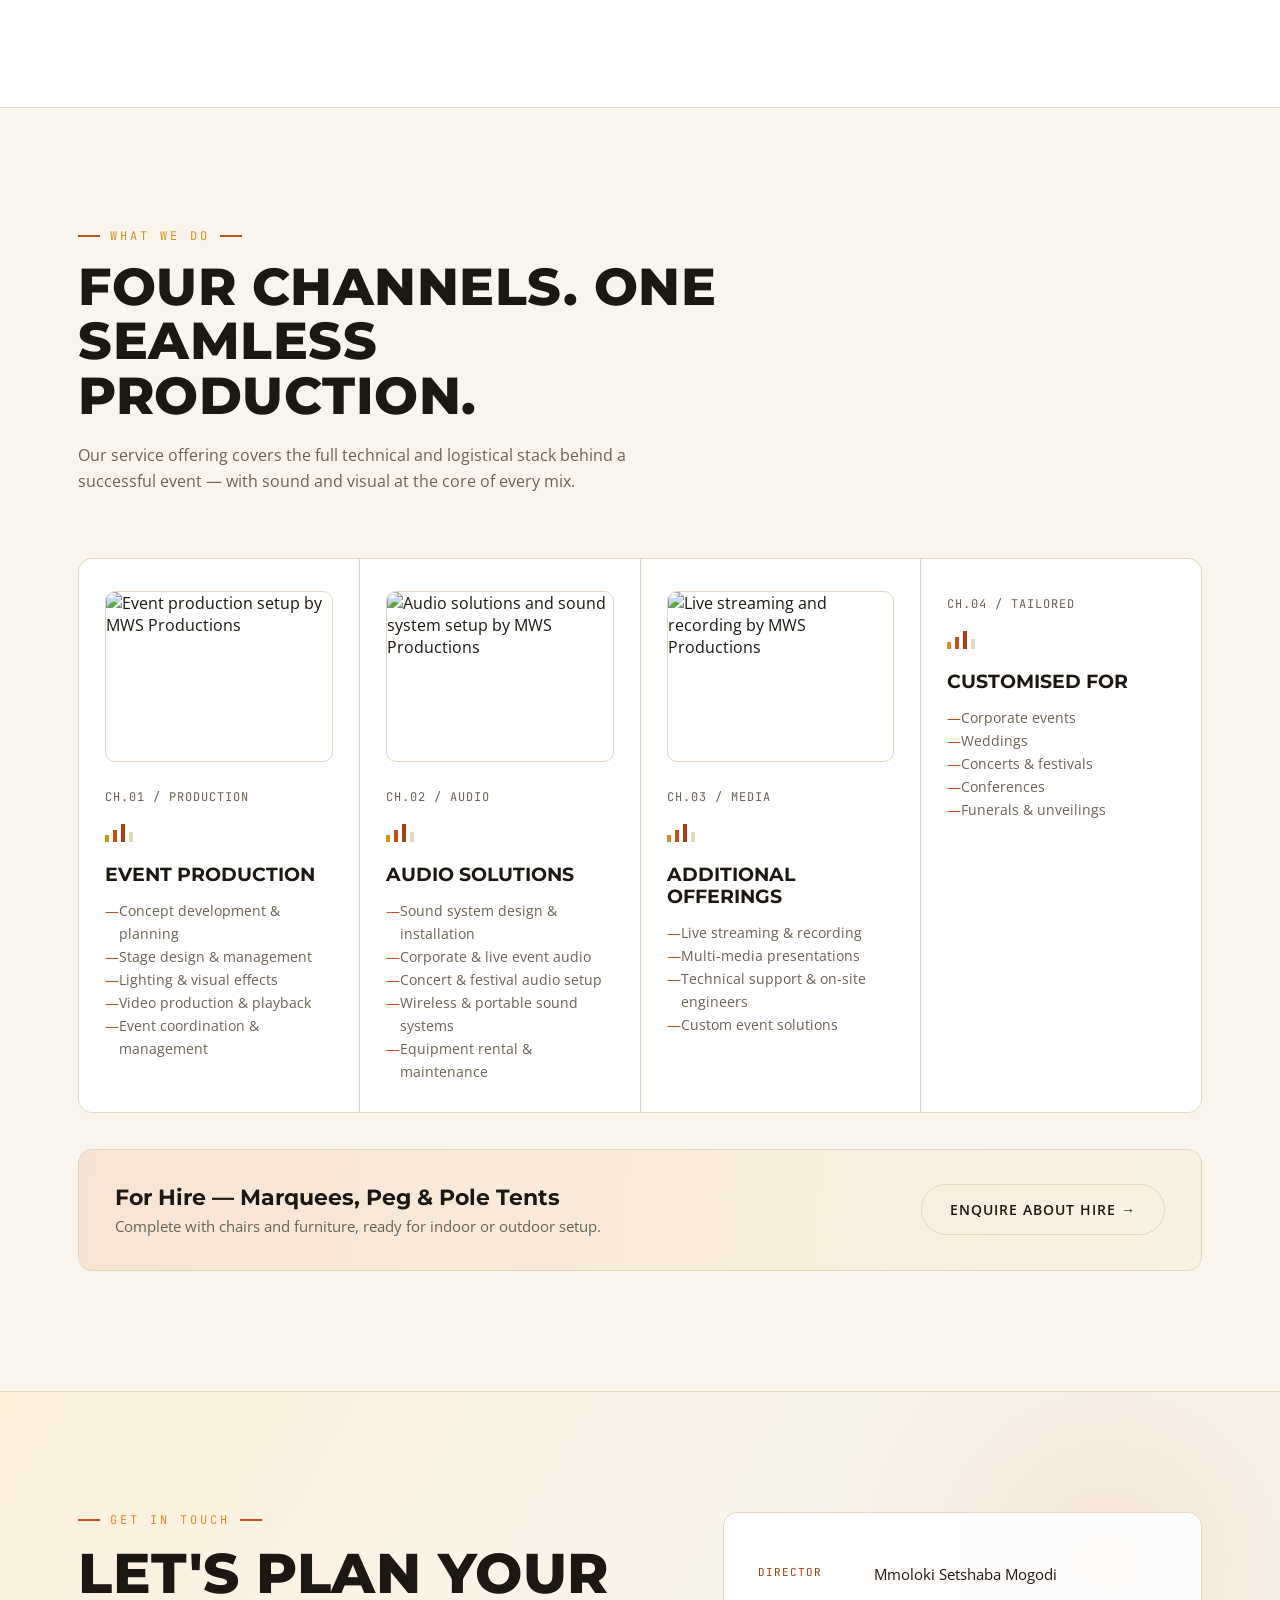
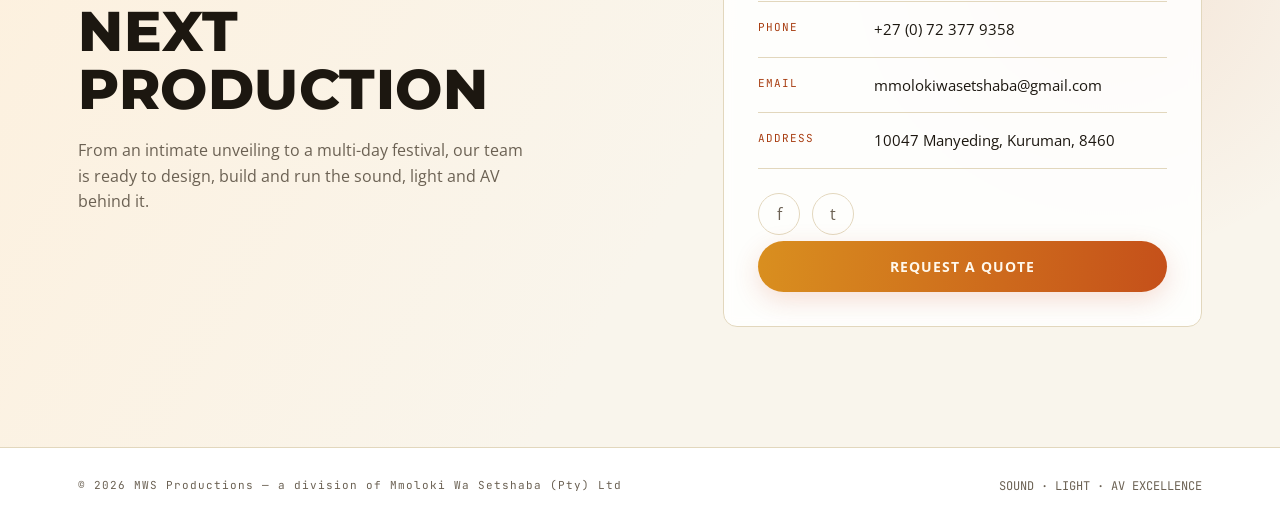
==== commit aa4c20ec: "update" ====
--- a/index.html
+++ b/index.html
@@ -13,7 +13,7 @@
 <header>
   <nav>
     <div class="brand">
-      <img src="logo.png" alt="MWS Productions">
+      <img src="images/logo.png" alt="MWS Productions">
       
     </div>
     <div class="navlinks">
@@ -104,6 +104,7 @@
 
     <div class="channels">
       <div class="channel">
+        <img class="channel-img" src="images/event-production.jpg" alt="Event production setup by MWS Productions" loading="lazy">
         <span class="chnum">CH.01 / PRODUCTION</span>
         <div class="eq" aria-hidden="true"><span></span><span></span><span></span><span></span></div>
         <h4>Event Production</h4>
@@ -116,6 +117,7 @@
         </ul>
       </div>
       <div class="channel">
+        <img class="channel-img" src="images/audio-solutions.jpg" alt="Audio solutions and sound system setup by MWS Productions" loading="lazy">
         <span class="chnum">CH.02 / AUDIO</span>
         <div class="eq" aria-hidden="true"><span></span><span></span><span></span><span></span></div>
         <h4>Audio Solutions</h4>
@@ -128,6 +130,7 @@
         </ul>
       </div>
       <div class="channel">
+        <img class="channel-img" src="images/recording.jpg" alt="Live streaming and recording by MWS Productions" loading="lazy">
         <span class="chnum">CH.03 / MEDIA</span>
         <div class="eq" aria-hidden="true"><span></span><span></span><span></span><span></span></div>
         <h4>Additional Offerings</h4>
@@ -138,7 +141,7 @@
           <li>Custom event solutions</li>
         </ul>
       </div>
-      <div class="channel">
+      <div class="channel channel-text-only">
         <span class="chnum">CH.04 / TAILORED</span>
         <div class="eq" aria-hidden="true"><span></span><span></span><span></span><span></span></div>
         <h4>Customised For</h4>
--- a/styles.css
+++ b/styles.css
@@ -1,13 +1,13 @@
- :root{
-    --black:#0c0b0a;
-    --panel:#16140f;
-    --panel-2:#1d1a13;
-    --line:#3a352a;
-    --cream:#f3ede1;
-    --cream-dim:#beb6a4;
-    --amber:#fbb03b;
-    --orange:#f2702a;
-    --orange-deep:#d6531a;
+:root{
+    --black:#f9f5ec;
+    --panel:#ffffff;
+    --panel-2:#f1e9d6;
+    --line:#e2d7bd;
+    --cream:#1c1710;
+    --cream-dim:#6b6153;
+    --amber:#d98f1f;
+    --orange:#c5501a;
+    --orange-deep:#a83e12;
     --r:14px;
   }
   *{margin:0;padding:0;box-sizing:border-box;}
@@ -18,7 +18,7 @@
     font-family:'Open Sans',sans-serif;
     overflow-x:hidden;
   }
-  ::selection{background:var(--orange);color:#0c0b0a;}
+  ::selection{background:var(--orange);color:#fff8ec;}
  
   h1,h2,h3{font-family:'Montserrat',sans-serif;font-weight:800;letter-spacing:0.5px;text-transform:uppercase;}
   .mono{font-family:'JetBrains Mono',monospace;}
@@ -43,14 +43,14 @@
   .eq span:nth-child(1){height:40%;background:var(--amber);animation-delay:0s;}
   .eq span:nth-child(2){height:70%;background:var(--orange);animation-delay:.15s;}
   .eq span:nth-child(3){height:100%;background:var(--orange-deep);animation-delay:.3s;}
-  .eq span:nth-child(4){height:55%;background:#221d12;animation-delay:.45s;}
+  .eq span:nth-child(4){height:55%;background:#e2d7bd;animation-delay:.45s;}
   @keyframes eqpulse{0%,100%{transform:scaleY(.5);}50%{transform:scaleY(1);}}
   @media (prefers-reduced-motion: reduce){.eq span{animation:none;}}
  
   /* ---------- NAV ---------- */
   header{
     position:fixed;top:0;left:0;right:0;z-index:100;
-    background:rgba(12,11,10,0.82);
+    background:rgba(249,245,236,0.86);
     backdrop-filter:blur(10px);
     border-bottom:1px solid var(--line);
   }
@@ -59,7 +59,7 @@
     max-width:1180px;margin:0 auto;padding:14px 28px;
   }
   .brand{display:flex;align-items:center;gap:12px;}
-  .brand img{height:60px;width:auto;filter: invert(1) brightness(100);border-radius:6px;}
+  .brand img{height:60px;width:auto;border-radius:6px;}
   .brand-text{font-family:'JetBrains Mono',monospace;font-size:11px;color:var(--cream-dim);letter-spacing:1px;line-height:1.3;}
   .brand-text b{color:var(--cream);font-size:12px;}
   .navlinks{display:flex;gap:34px;font-size:14px;font-weight:600;text-transform:uppercase;letter-spacing:0.5px;}
@@ -70,8 +70,8 @@
   .nav-cta{
     font-size:13px;font-weight:700;text-transform:uppercase;letter-spacing:1px;
     background:linear-gradient(95deg,var(--amber),var(--orange));
-    color:#16120a;padding:10px 20px;border-radius:999px;
-    box-shadow:0 4px 18px rgba(242,112,42,0.18);
+    color:#fff8ec;padding:10px 20px;border-radius:999px;
+    box-shadow:0 4px 18px rgba(197,80,26,0.16);
   }
   .burger{
     display:none;flex-direction:column;justify-content:center;gap:5px;
@@ -85,7 +85,7 @@
  
   .mobile-menu{
     display:flex;flex-direction:column;gap:0;
-    background:rgba(12,11,10,0.97);border-top:1px solid var(--line);
+    background:rgba(255,255,255,0.98);border-top:1px solid var(--line);
     max-height:0;overflow:hidden;transition:max-height .3s ease;
   }
   .mobile-menu.is-open{max-height:420px;}
@@ -104,9 +104,9 @@
     align-items:center;
     padding:140px 0 100px;
     background:
-      radial-gradient(ellipse 900px 500px at 80% 0%, rgba(242,112,42,0.16), transparent 60%),
-      radial-gradient(ellipse 700px 500px at 10% 100%, rgba(251,176,59,0.10), transparent 60%),
-      linear-gradient(rgba(12, 11, 10, 0.462), rgba(12,11,10,0.88)),
+      radial-gradient(ellipse 900px 500px at 80% 0%, rgba(197,80,26,0.10), transparent 60%),
+      radial-gradient(ellipse 700px 500px at 10% 100%, rgba(217,143,31,0.08), transparent 60%),
+      linear-gradient(rgba(249,245,236,0.35), rgba(249,245,236,0.9)),
       url('hero-background.jpg');
     background-size:cover;
     background-position:center;
@@ -122,7 +122,7 @@
   align-items: flex-end;
   gap: 18px;
   padding: 80px 40px;
-  opacity: .55;
+  opacity: .45;
 }
 
 /* RIGHT SIDE (your original) */
@@ -174,9 +174,9 @@
   .hero-ctas{display:flex;gap:16px;flex-wrap:wrap;align-items:center;}
   .btn-primary{
     background:linear-gradient(95deg,var(--amber),var(--orange));
-    color:#16120a;font-weight:700;text-transform:uppercase;letter-spacing:1px;font-size:14px;
+    color:#fff8ec;font-weight:700;text-transform:uppercase;letter-spacing:1px;font-size:14px;
     padding:16px 32px;border-radius:999px;display:inline-block;
-    box-shadow:0 8px 26px rgba(242,112,42,0.16);
+    box-shadow:0 8px 26px rgba(197,80,26,0.18);
     transition:transform .2s;
   }
   .btn-primary:hover{transform:translateY(-2px);}
@@ -185,7 +185,7 @@
     letter-spacing:1px;font-size:14px;padding:15px 28px;border-radius:999px;
     transition:border-color .2s, color .2s;
   }
-  .btn-ghost:hover{border-color:var(--amber);color:var(--amber);}
+  .btn-ghost:hover{border-color:var(--amber);color:var(--orange-deep);}
  
   .hero-meta{
     display:flex;gap:36px;margin-top:64px;padding-top:28px;border-top:1px solid var(--line);
@@ -208,17 +208,18 @@
   .turnkey{
     background:var(--panel-2);border:1px solid var(--line);border-radius:var(--r);padding:30px;
   }
-  .turnkey h3{font-family:'Montserrat',sans-serif;font-weight:800;font-size:13px;letter-spacing:1.5px;color:var(--amber);margin-bottom:18px;}
+  .turnkey h3{font-family:'Montserrat',sans-serif;font-weight:800;font-size:13px;letter-spacing:1.5px;color:var(--orange-deep);margin-bottom:18px;}
   .turnkey ul{list-style:none;display:grid;grid-template-columns:1fr 1fr;gap:12px 18px;}
   .turnkey li{font-size:14px;color:var(--cream-dim);display:flex;gap:10px;align-items:flex-start;}
   .turnkey li::before{content:"";width:6px;height:6px;margin-top:7px;background:var(--orange);border-radius:1px;flex-shrink:0;}
  
   /* ---------- SERVICES (mixing-board channel strips) ---------- */
   .services{background:var(--black);}
-  .channels{display:grid;grid-template-columns:repeat(4,1fr);gap:1px;background:var(--line);border:1px solid var(--line);border-radius:var(--r);overflow:hidden;}
+  .channels{display:grid;grid-template-columns:repeat(4,1fr);gap:1px;background:var(--line);border:1px solid var(--line);border-radius:var(--r);overflow:hidden;align-items:start;}
   .channel{
     background:var(--panel);padding:32px 26px 28px;position:relative;
     transition:background .25s;
+    height:100%;
   }
   .channel:hover{background:var(--panel-2);}
   .channel .chnum{font-family:'JetBrains Mono',monospace;font-size:12px;color:var(--cream-dim);letter-spacing:1px;}
@@ -227,6 +228,15 @@
   .channel ul{list-style:none;}
   .channel li{font-size:13.5px;color:var(--cream-dim);line-height:1.7;padding-left:14px;position:relative;}
   .channel li::before{content:"—";position:absolute;left:0;color:var(--orange);}
+  .channel-img{
+    width:100%;
+    aspect-ratio:4/3;
+    object-fit:cover;
+    border-radius:10px;
+    border:1px solid var(--line);
+    margin-bottom:22px;
+    display:block;
+  }
  
   .for-hire{
     margin-top:1px;
@@ -237,12 +247,12 @@
   }
   .for-hire h4{font-family:'Montserrat',sans-serif;font-size:22px;color:var(--cream);}
   .for-hire p{color:var(--cream-dim);font-size:14.5px;margin-top:6px;}
- 
+
   /* ---------- WHY US ---------- */
   .why{background:var(--panel);border-top:1px solid var(--line);border-bottom:1px solid var(--line);}
   .why-grid{display:grid;grid-template-columns:repeat(5,1fr);gap:1px;background:var(--line);border:1px solid var(--line);border-radius:var(--r);overflow:hidden;}
   .why-card{background:var(--black);padding:30px 22px;text-align:left;}
-  .why-card .ix{font-family:'JetBrains Mono',monospace;font-size:11px;color:var(--orange);letter-spacing:1px;margin-bottom:14px;}
+  .why-card .ix{font-family:'JetBrains Mono',monospace;font-size:11px;color:var(--orange-deep);letter-spacing:1px;margin-bottom:14px;}
   .why-card h4{font-family:'Montserrat',sans-serif;font-size:16px;color:var(--cream);margin-bottom:10px;line-height:1.2;text-transform:uppercase;}
   .why-card p{font-size:13px;color:var(--cream-dim);line-height:1.55;}
  
@@ -260,71 +270,71 @@
  
   .lightbox{
     position:fixed;inset:0;z-index:200;
-    background:rgba(10,9,8,0.92);backdrop-filter:blur(6px);
+    background:rgba(28,23,16,0.75);backdrop-filter:blur(6px);
     display:flex;align-items:center;justify-content:center;
     opacity:0;pointer-events:none;transition:opacity .25s ease;padding:40px;
   }
   .lightbox.is-open{opacity:1;pointer-events:auto;}
-  .lightbox img{max-width:min(90vw,900px);max-height:85vh;border-radius:10px;box-shadow:0 30px 80px rgba(0,0,0,0.6);}
+  .lightbox img{max-width:min(90vw,900px);max-height:85vh;border-radius:10px;box-shadow:0 30px 80px rgba(28,23,16,0.35);}
   .lightbox-close{
     position:absolute;top:28px;right:32px;width:46px;height:46px;border-radius:50%;
-    background:rgba(255,255,255,0.06);border:1px solid var(--line);
+    background:rgba(255,255,255,0.9);border:1px solid var(--line);
     display:flex;align-items:center;justify-content:center;color:var(--cream);
     font-size:22px;line-height:1;cursor:pointer;transition:border-color .2s,color .2s;
   }
-  .lightbox-close:hover{border-color:var(--amber);color:var(--amber);}
+  .lightbox-close:hover{border-color:var(--amber);color:var(--orange-deep);}
   .work-gallery figcaption{
     position:absolute;left:0;right:0;bottom:0;padding:16px 14px 12px;
-    background:linear-gradient(0deg, rgba(12,11,10,0.92), transparent);
-    font-family:'JetBrains Mono',monospace;font-size:11px;letter-spacing:1px;color:var(--amber);
+    background:linear-gradient(0deg, rgba(28,23,16,0.75), transparent);
+    font-family:'JetBrains Mono',monospace;font-size:11px;letter-spacing:1px;color:#f9d9a3;
     text-transform:uppercase;
   }
   .work table{width:100%;border-collapse:collapse;}
   .work thead th{
     text-align:left;font-family:'JetBrains Mono',monospace;font-size:11px;letter-spacing:1.5px;
-    text-transform:uppercase;color:var(--amber);padding:0 0 16px;border-bottom:1px solid var(--line);
+    text-transform:uppercase;color:var(--orange-deep);padding:0 0 16px;border-bottom:1px solid var(--line);
   }
   .work tbody td{
     padding:22px 0;border-bottom:1px solid var(--line);font-size:16px;color:var(--cream);
     vertical-align:middle;
   }
-  .work tbody tr:hover td{color:var(--amber);}
+  .work tbody tr:hover td{color:var(--orange-deep);}
   .work tbody td:last-child{color:var(--cream-dim);font-family:'JetBrains Mono',monospace;font-size:13px;text-align:right;}
   .work tbody td:first-child{font-family:'Montserrat',sans-serif;font-size:13px;color:var(--cream-dim);letter-spacing:1px;}
  
   /* ---------- CONTACT ---------- */
   .contact{
-    background:linear-gradient(120deg,#1a1108,#0c0b0a 55%);
+    background:linear-gradient(120deg,#fdf0dd,#f9f5ec 55%);
     position:relative;border-top:1px solid var(--line);
     overflow:hidden;
   }
   .contact::before{
     content:"";position:absolute;right:-10%;top:-20%;width:600px;height:600px;border-radius:50%;
-    background:radial-gradient(circle, rgba(242,112,42,0.18), transparent 70%);
+    background:radial-gradient(circle, rgba(197,80,26,0.10), transparent 70%);
   }
   .contact-grid{position:relative;z-index:2;display:grid;grid-template-columns:1.1fr 0.9fr;gap:60px;align-items:start;}
   .contact h2{font-size:clamp(32px,4.5vw,56px);color:var(--cream);margin-top:16px;line-height:1.04;}
   .contact > .wrap > .contact-grid > div:first-child p{color:var(--cream-dim);margin-top:20px;font-size:16px;max-width:460px;line-height:1.6;}
   .contact-card{
-    background:rgba(22,20,15,0.7);border:1px solid var(--line);border-radius:var(--r);padding:34px;
+    background:rgba(255,255,255,0.85);border:1px solid var(--line);border-radius:var(--r);padding:34px;
     backdrop-filter:blur(6px);
   }
   .contact-row{display:flex;gap:16px;padding:16px 0;border-bottom:1px solid var(--line);align-items:flex-start;}
   .contact-row:last-of-type{border-bottom:none;}
-  .contact-row .lab{font-family:'JetBrains Mono',monospace;font-size:11px;color:var(--orange);letter-spacing:1px;text-transform:uppercase;width:100px;flex-shrink:0;padding-top:2px;}
+  .contact-row .lab{font-family:'JetBrains Mono',monospace;font-size:11px;color:var(--orange-deep);letter-spacing:1px;text-transform:uppercase;width:100px;flex-shrink:0;padding-top:2px;}
   .contact-row .val{font-size:15px;color:var(--cream);line-height:1.5;}
-  .contact-row .val a:hover{color:var(--amber);}
+  .contact-row .val a:hover{color:var(--orange-deep);}
   .socials{display:flex;gap:12px;margin-top:24px;}
   .socials a{
     border:1px solid var(--line);width:42px;height:42px;border-radius:50%;
     display:flex;align-items:center;justify-content:center;transition:border-color .2s, color .2s;
     color:var(--cream-dim);
   }
-  .socials a:hover{border-color:var(--amber);color:var(--amber);}
+  .socials a:hover{border-color:var(--amber);color:var(--orange-deep);}
   .contact-card .btn-primary{width:100%;text-align:center;margin-top:6px;}
  
   footer{
-    background:var(--black);border-top:1px solid var(--line);padding:30px 0;
+    background:var(--panel);border-top:1px solid var(--line);padding:30px 0;
   }
   .foot-row{display:flex;justify-content:space-between;align-items:center;flex-wrap:wrap;gap:14px;}
   .foot-row .brand-text{color:var(--cream-dim);}
@@ -338,7 +348,7 @@
     .channels{grid-template-columns:1fr 1fr;}
     .why-grid{grid-template-columns:1fr 1fr;}
     .contact-grid{grid-template-columns:1fr;}
-    .hero-bars{width:60%;opacity:.35;}
+    .hero-bars{width:60%;opacity:.25;}
   }
   @media (max-width:560px){
     .channels{grid-template-columns:1fr;}
@@ -362,7 +372,7 @@
   .video-card video{width:100%;height:100%;object-fit:cover;display:block;}
   .video-card .vc-overlay{
     position:absolute;inset:0;display:flex;align-items:center;justify-content:center;
-    background:linear-gradient(0deg, rgba(12,11,10,0.75), rgba(12,11,10,0.25));
+    background:linear-gradient(0deg, rgba(28,23,16,0.55), rgba(28,23,16,0.15));
     transition:opacity .3s ease;
   }
   .video-card.is-playing .vc-overlay{opacity:0;pointer-events:none;}
@@ -370,14 +380,14 @@
     width:64px;height:64px;border-radius:50%;
     background:linear-gradient(95deg,var(--amber),var(--orange));
     display:flex;align-items:center;justify-content:center;
-    box-shadow:0 8px 26px rgba(242,112,42,0.22);
+    box-shadow:0 8px 26px rgba(197,80,26,0.22);
     transition:transform .2s;
   }
   .video-card:hover .vc-play{transform:scale(1.08);}
   .vc-play svg{margin-left:4px;}
   .vc-label{
     position:absolute;left:16px;bottom:14px;
-    font-family:'JetBrains Mono',monospace;font-size:11px;letter-spacing:1px;color:var(--cream);
+    font-family:'JetBrains Mono',monospace;font-size:11px;letter-spacing:1px;color:#fff8ec;
     text-transform:uppercase;z-index:2;
   }
     @media (max-width:380px){
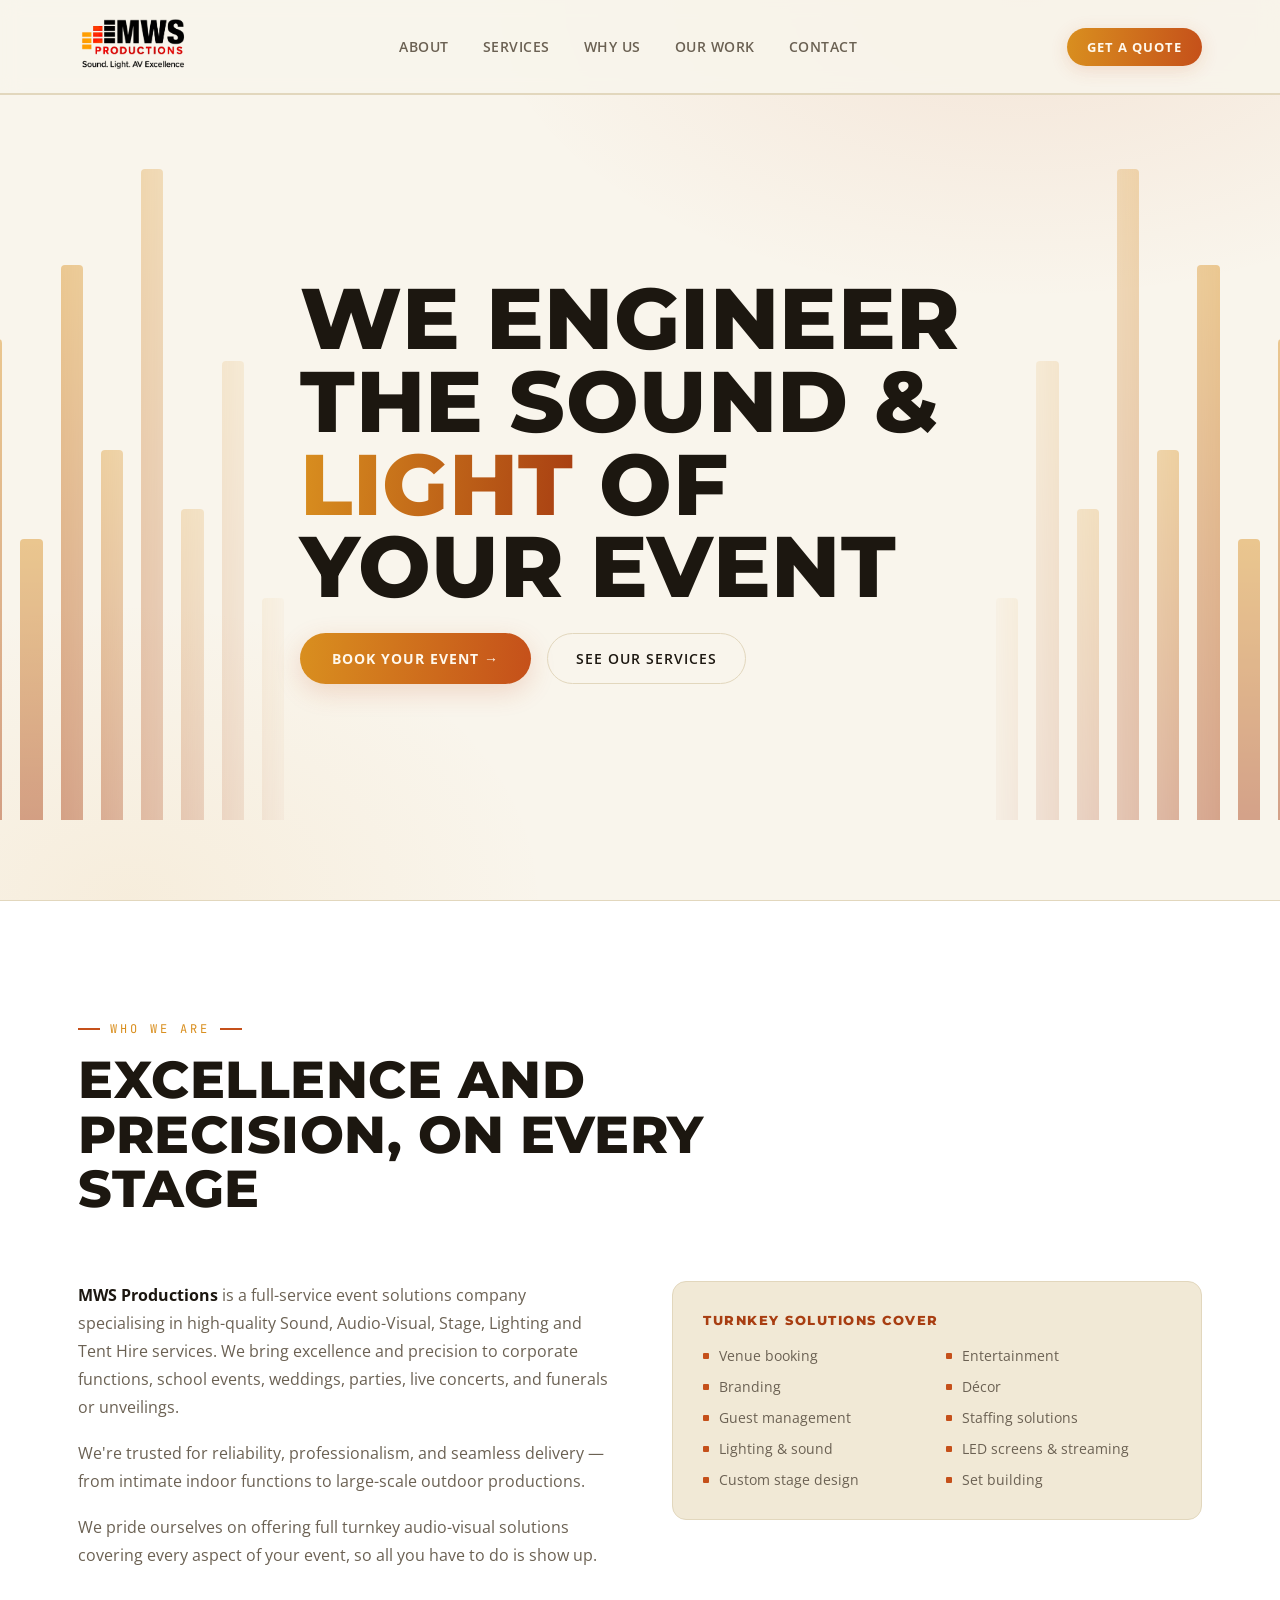
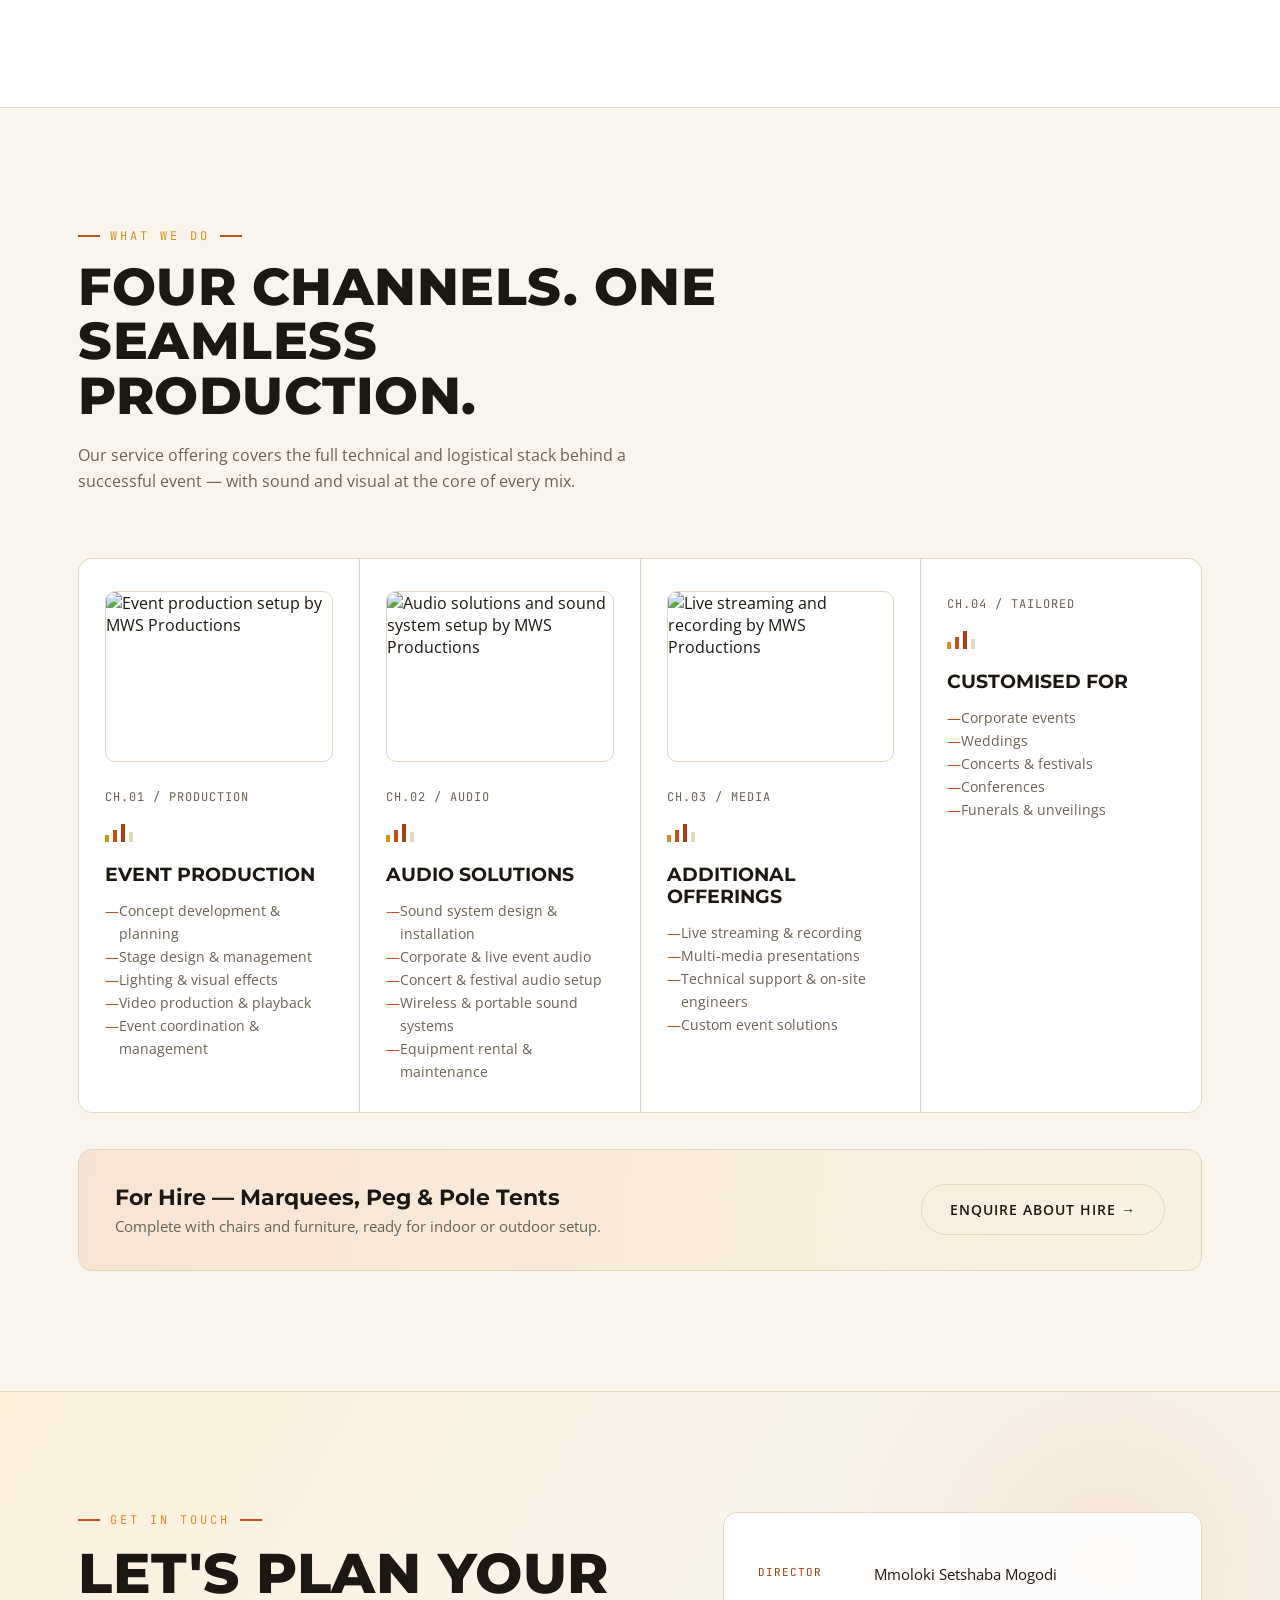
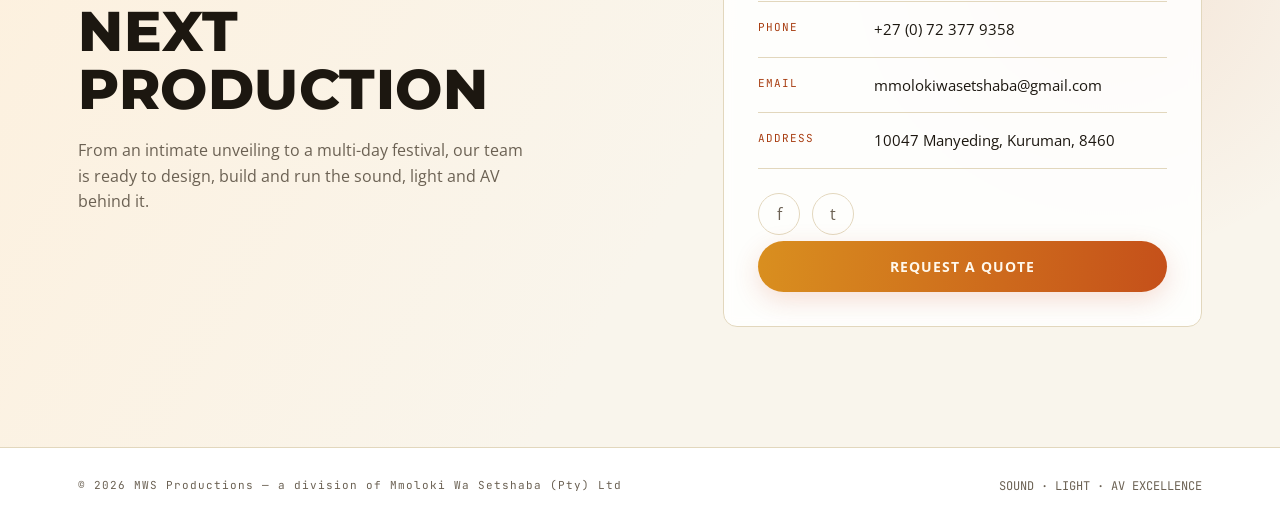
==== commit 593abf2d: "update" ====
--- a/index.html
+++ b/index.html
@@ -13,7 +13,9 @@
 <header>
   <nav>
     <div class="brand">
-      <img src="images/logo.png" alt="MWS Productions">
+      <a href="#">
+        <img src="images/logo.png" alt="MWS Productions">
+      </a>
       
     </div>
     <div class="navlinks">
--- a/styles.css
+++ b/styles.css
@@ -107,7 +107,7 @@
       radial-gradient(ellipse 900px 500px at 80% 0%, rgba(197,80,26,0.10), transparent 60%),
       radial-gradient(ellipse 700px 500px at 10% 100%, rgba(217,143,31,0.08), transparent 60%),
       linear-gradient(rgba(249,245,236,0.35), rgba(249,245,236,0.9)),
-      url('hero-background.jpg');
+      url('/images/hero-background.jpg');
     background-size:cover;
     background-position:center;
     overflow:hidden;
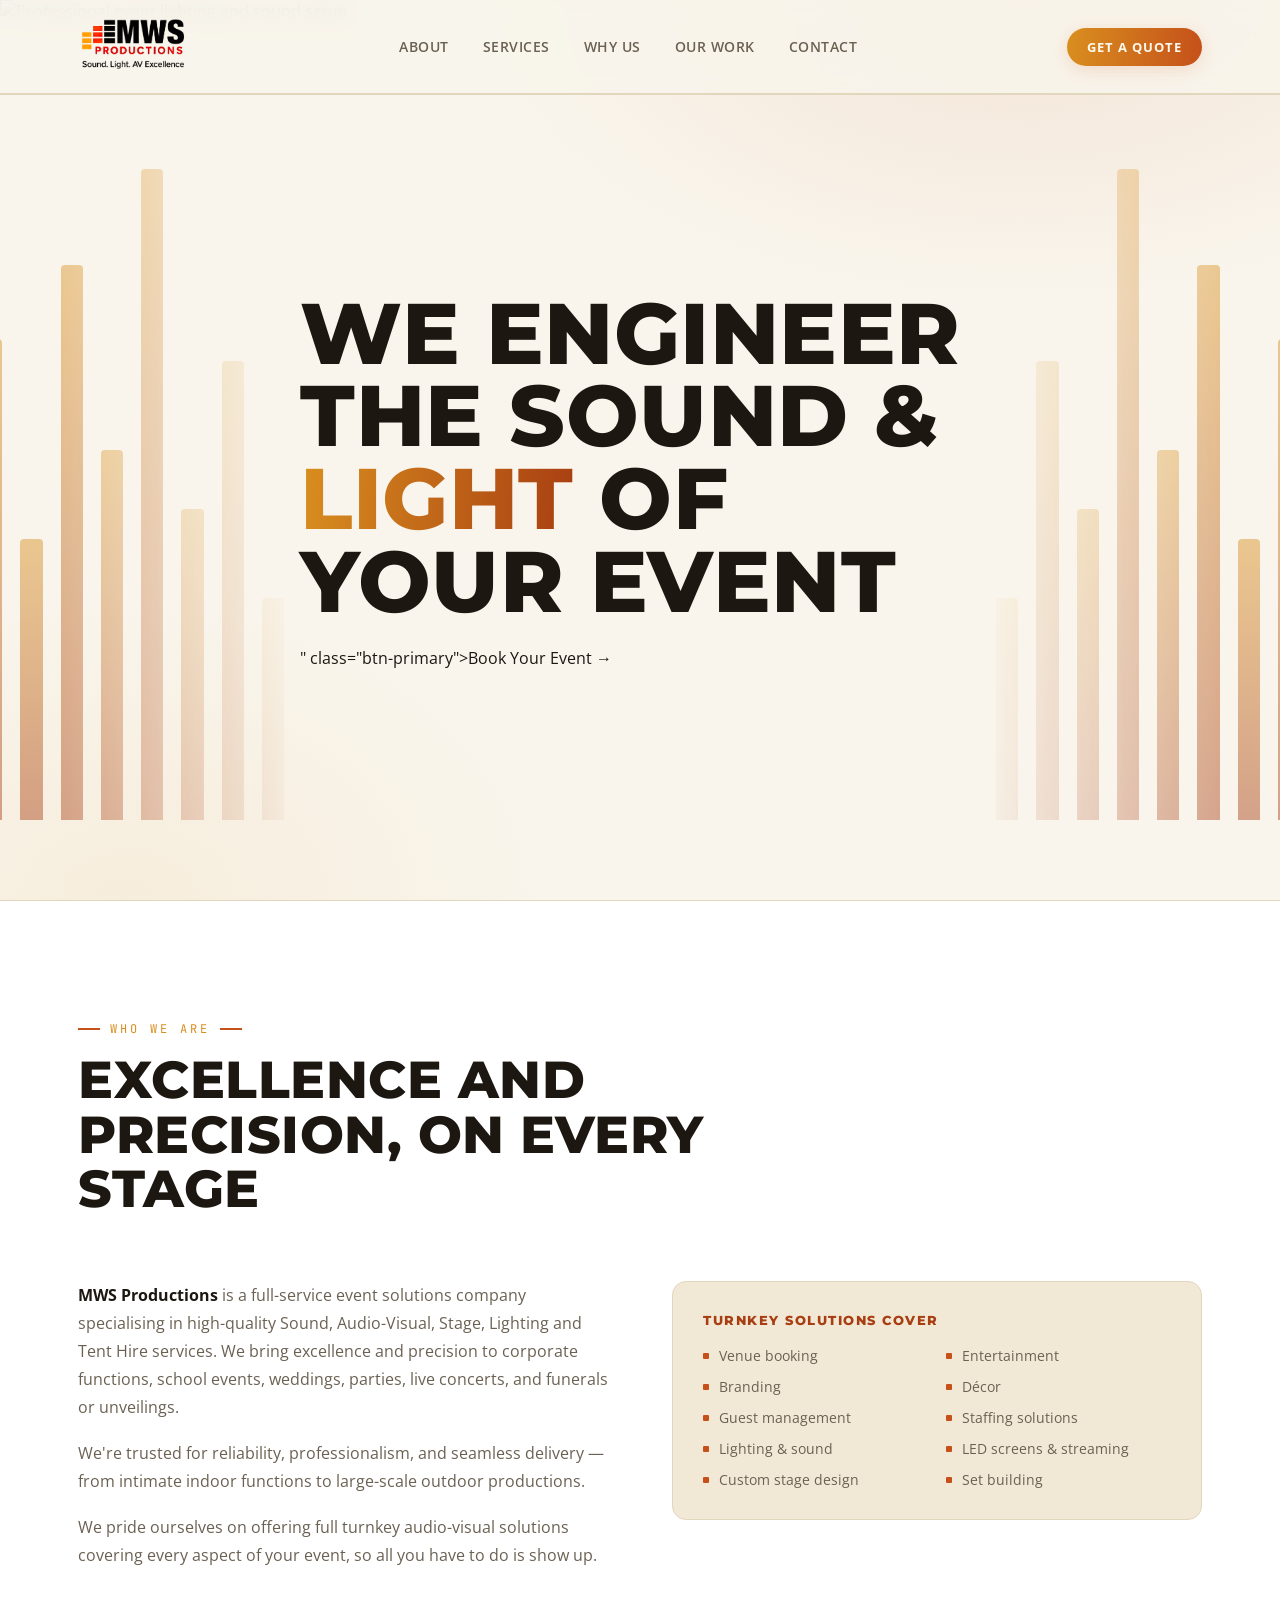
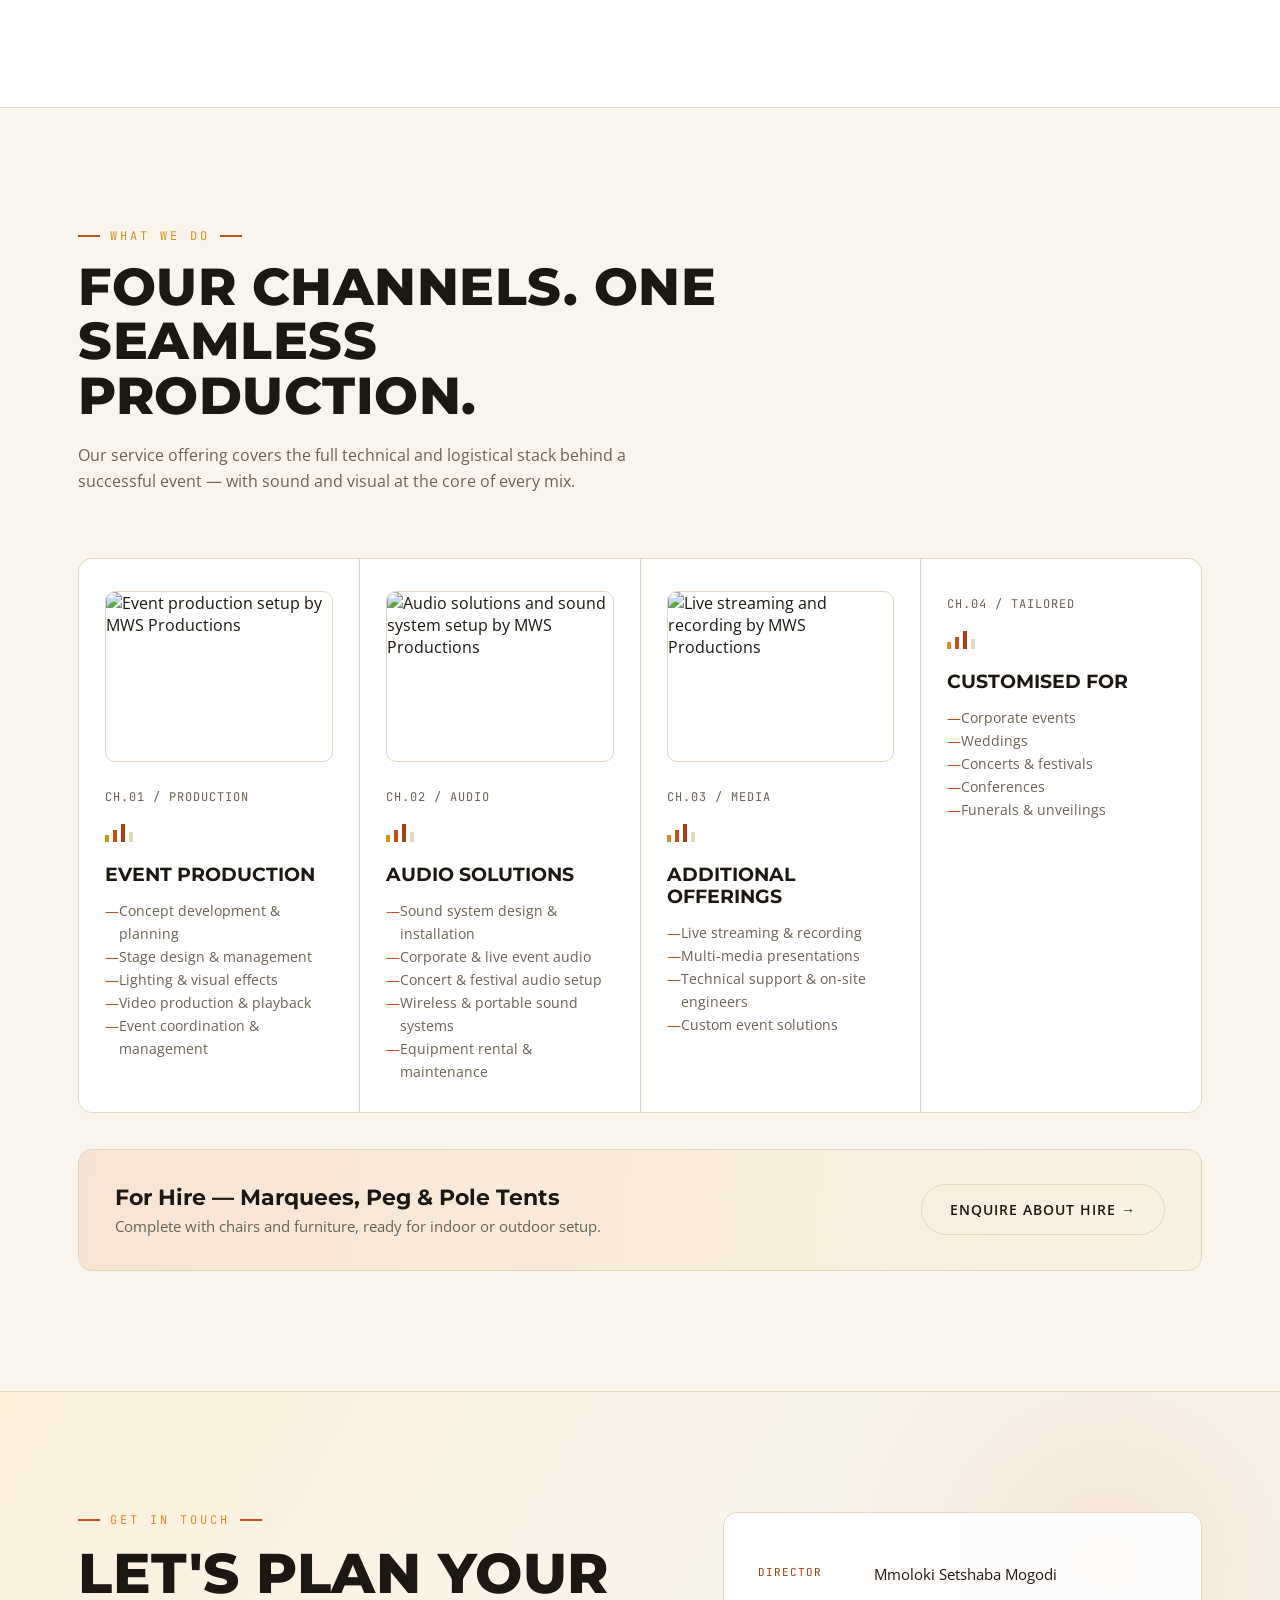
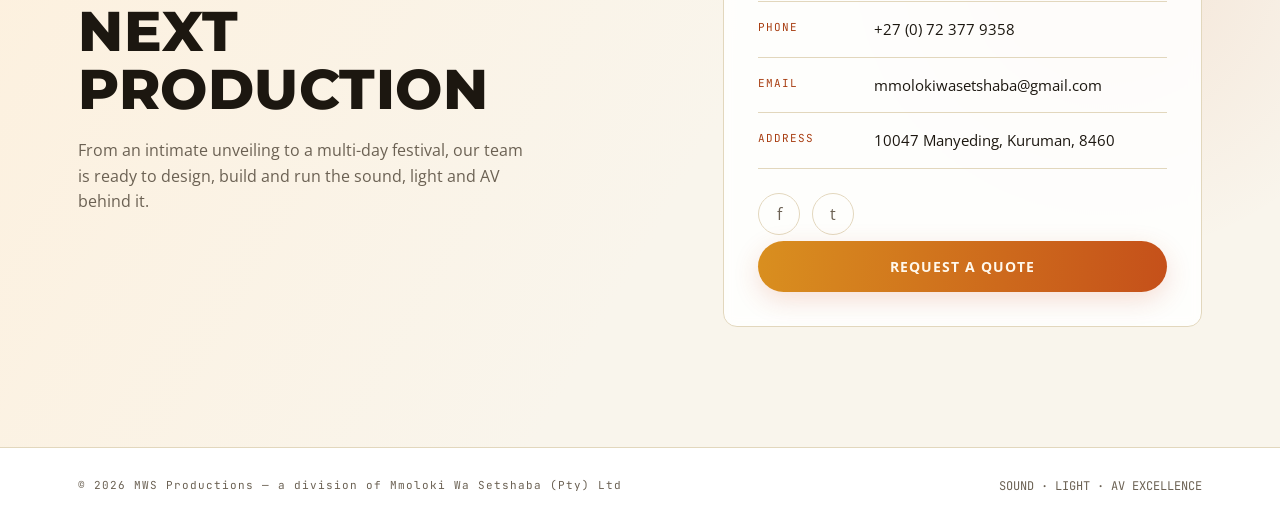
==== commit 8697cf9c: "hero update" ====
--- a/index.html
+++ b/index.html
@@ -41,10 +41,18 @@
 </header>
 
 <section class="hero">
-  
-<!-- LEFT BARS -->
+
+  <img
+    src="/images/hero-background.jpg"
+    alt="Professional event lighting and sound setup"
+    class="hero-bg"
+  >
+
+  <div class="hero-overlay"></div>
+
+  <!-- LEFT BARS> -->
   <div class="hero-bars left" aria-hidden="true">
-    <i></i><i></i><i></i><i></i><i></i><i></i><i></i><i></i>
+   <i></i><i></i><i></i><i></i><i></i><i></i><i></i><i></i>
   </div>
 
   <!-- RIGHT BARS -->
@@ -54,15 +62,20 @@
 
   <div class="wrap">
     <div class="hero-inner">
-     
-      <h1>We engineer<br>the sound &<br><span class="grad">light</span> of your event</h1>
+      <h1>
+        We engineer<br>
+        the sound &<br>
+        <span class="grad">light</span>
+        of your event
+      </h1>
+
       <div class="hero-ctas">
-        <a href="#contact" class="btn-primary">Book Your Event →</a>
-        <a href="#services" class="btn-ghost">See Our Services</a>
-      </div>
-      
-    </div>
-  </div>
+        " class="btn-primary">Book Your Event →</a>
+        <aervicesSee Our Services</a>
+      </div>
+    </div>
+  </div>
+
 </section>
 
 <section class="about" id="about">
--- a/styles.css
+++ b/styles.css
@@ -97,32 +97,63 @@
   .mobile-menu .nav-cta{margin:18px 28px;display:inline-block;text-align:center;}
  
   /* ---------- HERO ---------- */
-  .hero{
-    position:relative;
-    min-height:100vh;
-    display:flex;
-    align-items:center;
-    padding:140px 0 100px;
-    background:
-      radial-gradient(ellipse 900px 500px at 80% 0%, rgba(197,80,26,0.10), transparent 60%),
-      radial-gradient(ellipse 700px 500px at 10% 100%, rgba(217,143,31,0.08), transparent 60%),
-      linear-gradient(rgba(249,245,236,0.35), rgba(249,245,236,0.9)),
-      url('/images/hero-background.jpg');
-    background-size:cover;
-    background-position:center;
-    overflow:hidden;
-  }
-  
-.hero-bars {
-  position: absolute;
-  top: 0;
-  bottom: 0;
-  width: 30%;
-  display: flex;
-  align-items: flex-end;
-  gap: 18px;
-  padding: 80px 40px;
-  opacity: .45;
+
+.hero{
+  position:relative;
+  min-height:100vh;
+  display:flex;
+  align-items:center;
+  padding:140px 0 100px;
+  overflow:hidden;
+}
+
+.hero-bg{
+  position:absolute;
+  inset:0;
+  width:100%;
+  height:100%;
+  object-fit:cover;
+  z-index:0;
+}
+
+.hero-overlay{
+  position:absolute;
+  inset:0;
+  z-index:1;
+  background:
+    radial-gradient(
+      ellipse 900px 500px at 80% 0%,
+      rgba(197,80,26,0.10),
+      transparent 60%
+    ),
+    radial-gradient(
+      ellipse 700px 500px at 10% 100%,
+      rgba(217,143,31,0.08),
+      transparent 60%
+    ),
+    linear-gradient(
+      rgba(249,245,236,0.35),
+      rgba(249,245,236,0.9)
+    );
+}
+
+.hero-bars{
+  position:absolute;
+  top:0;
+  bottom:0;
+  width:30%;
+  display:flex;
+  align-items:flex-end;
+  gap:18px;
+  padding:80px 40px;
+  opacity:.45;
+  z-index:2;
+}
+
+.hero-inner,
+.wrap{
+  position:relative;
+  z-index:3;
 }
 
 /* RIGHT SIDE (your original) */
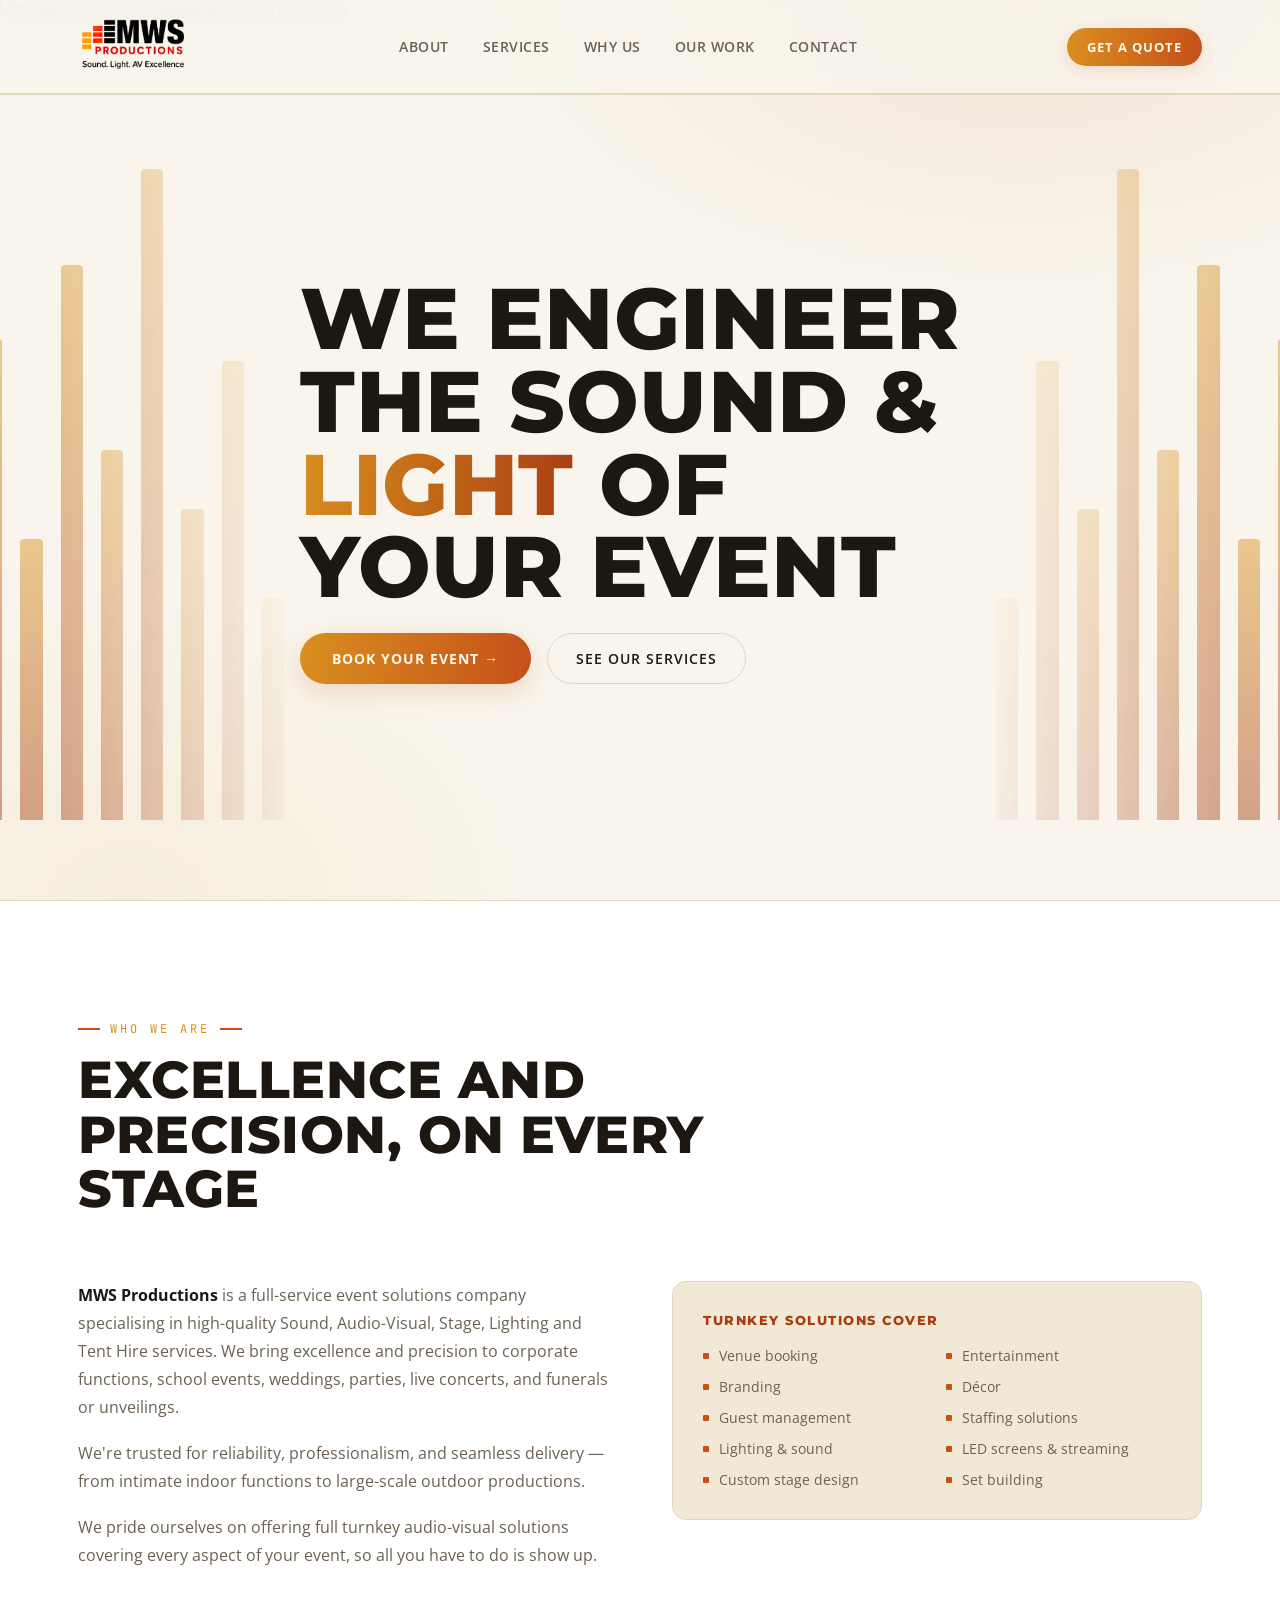
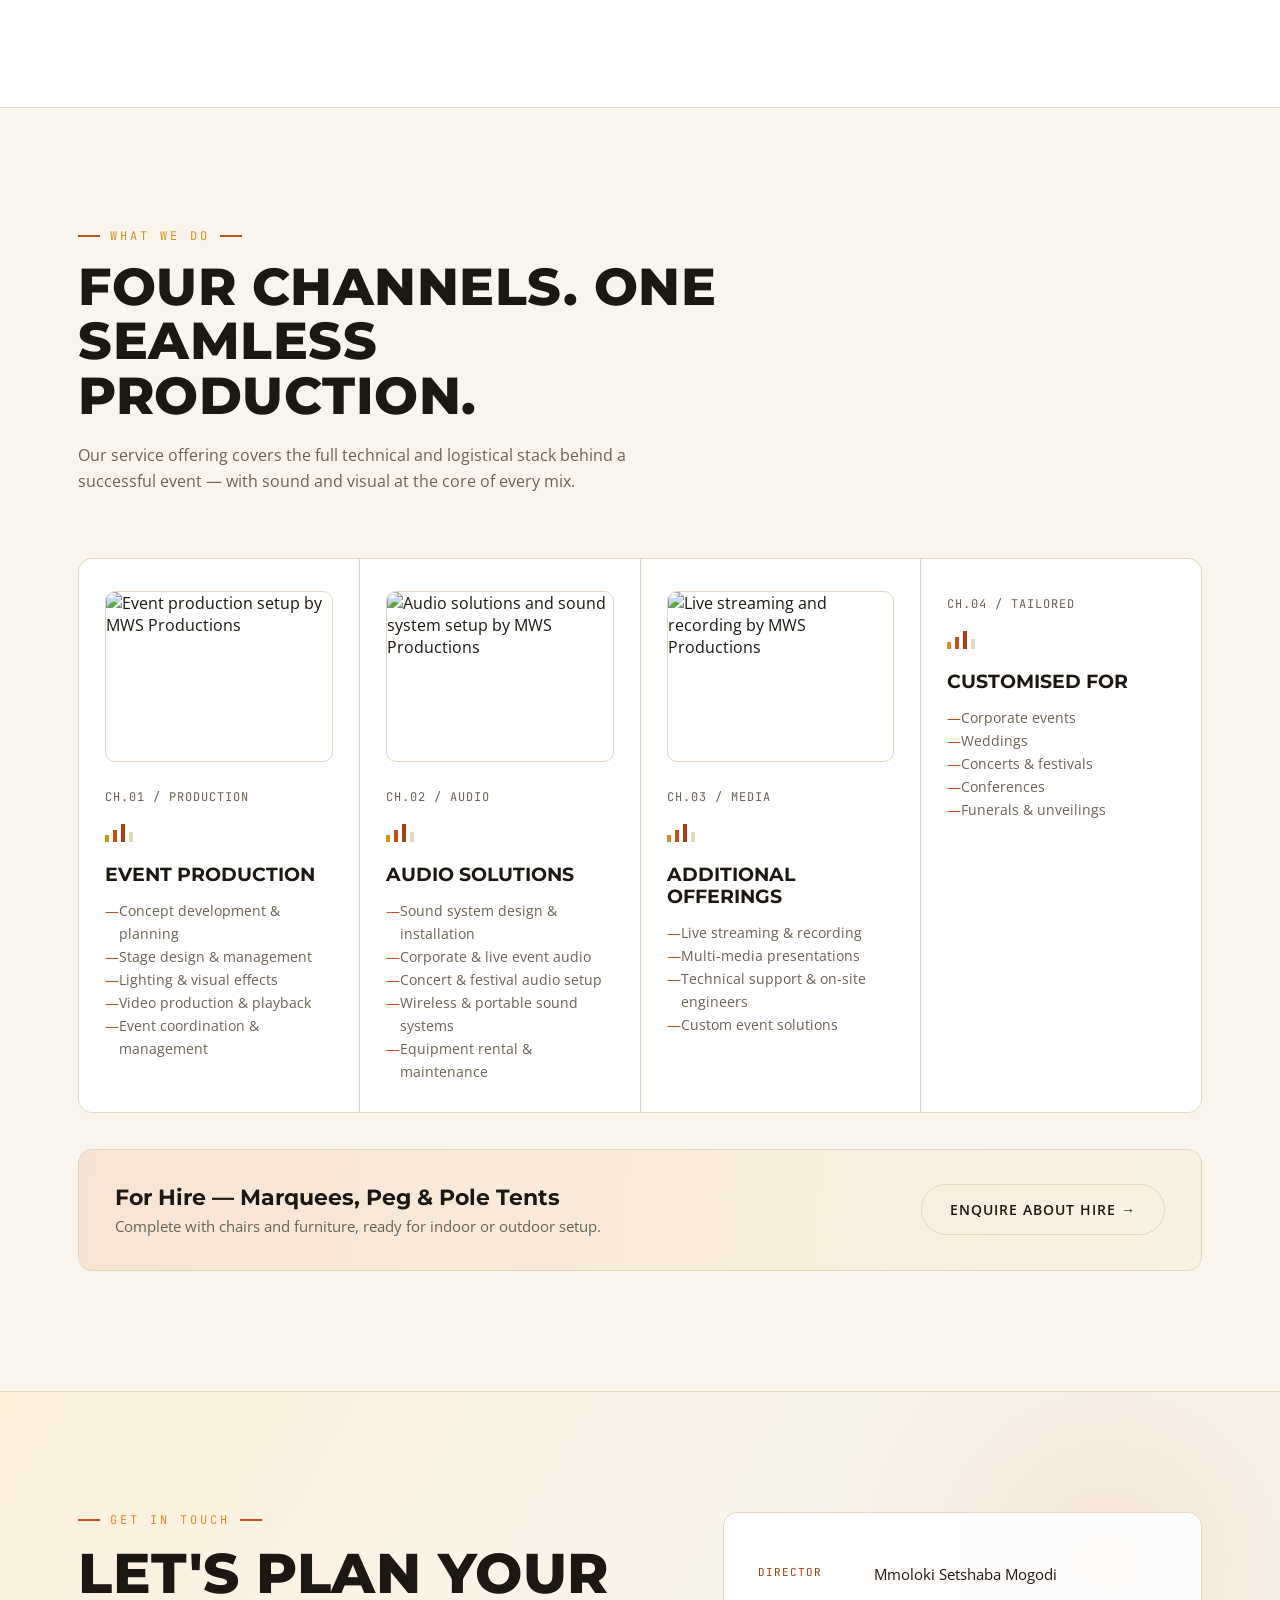
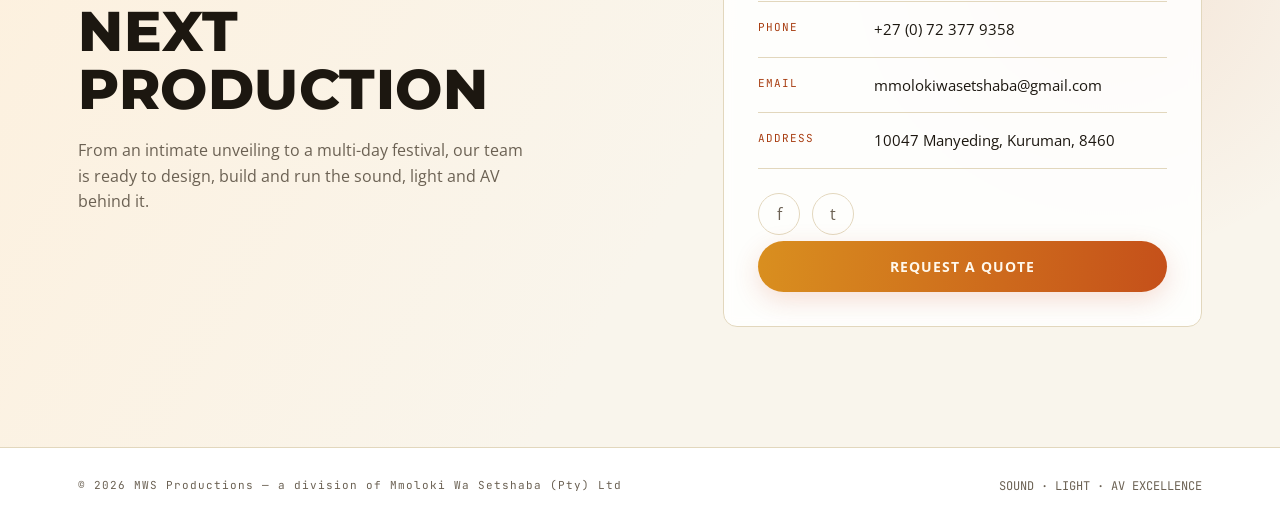
==== commit b990b144: "update" ====
--- a/index.html
+++ b/index.html
@@ -70,8 +70,8 @@
       </h1>
 
       <div class="hero-ctas">
-        " class="btn-primary">Book Your Event →</a>
-        <aervicesSee Our Services</a>
+        <a href="#contact" class="btn-primary">Book Your Event →</a>
+        <a href="#services" class="btn-ghost">See Our Services</a>
       </div>
     </div>
   </div>
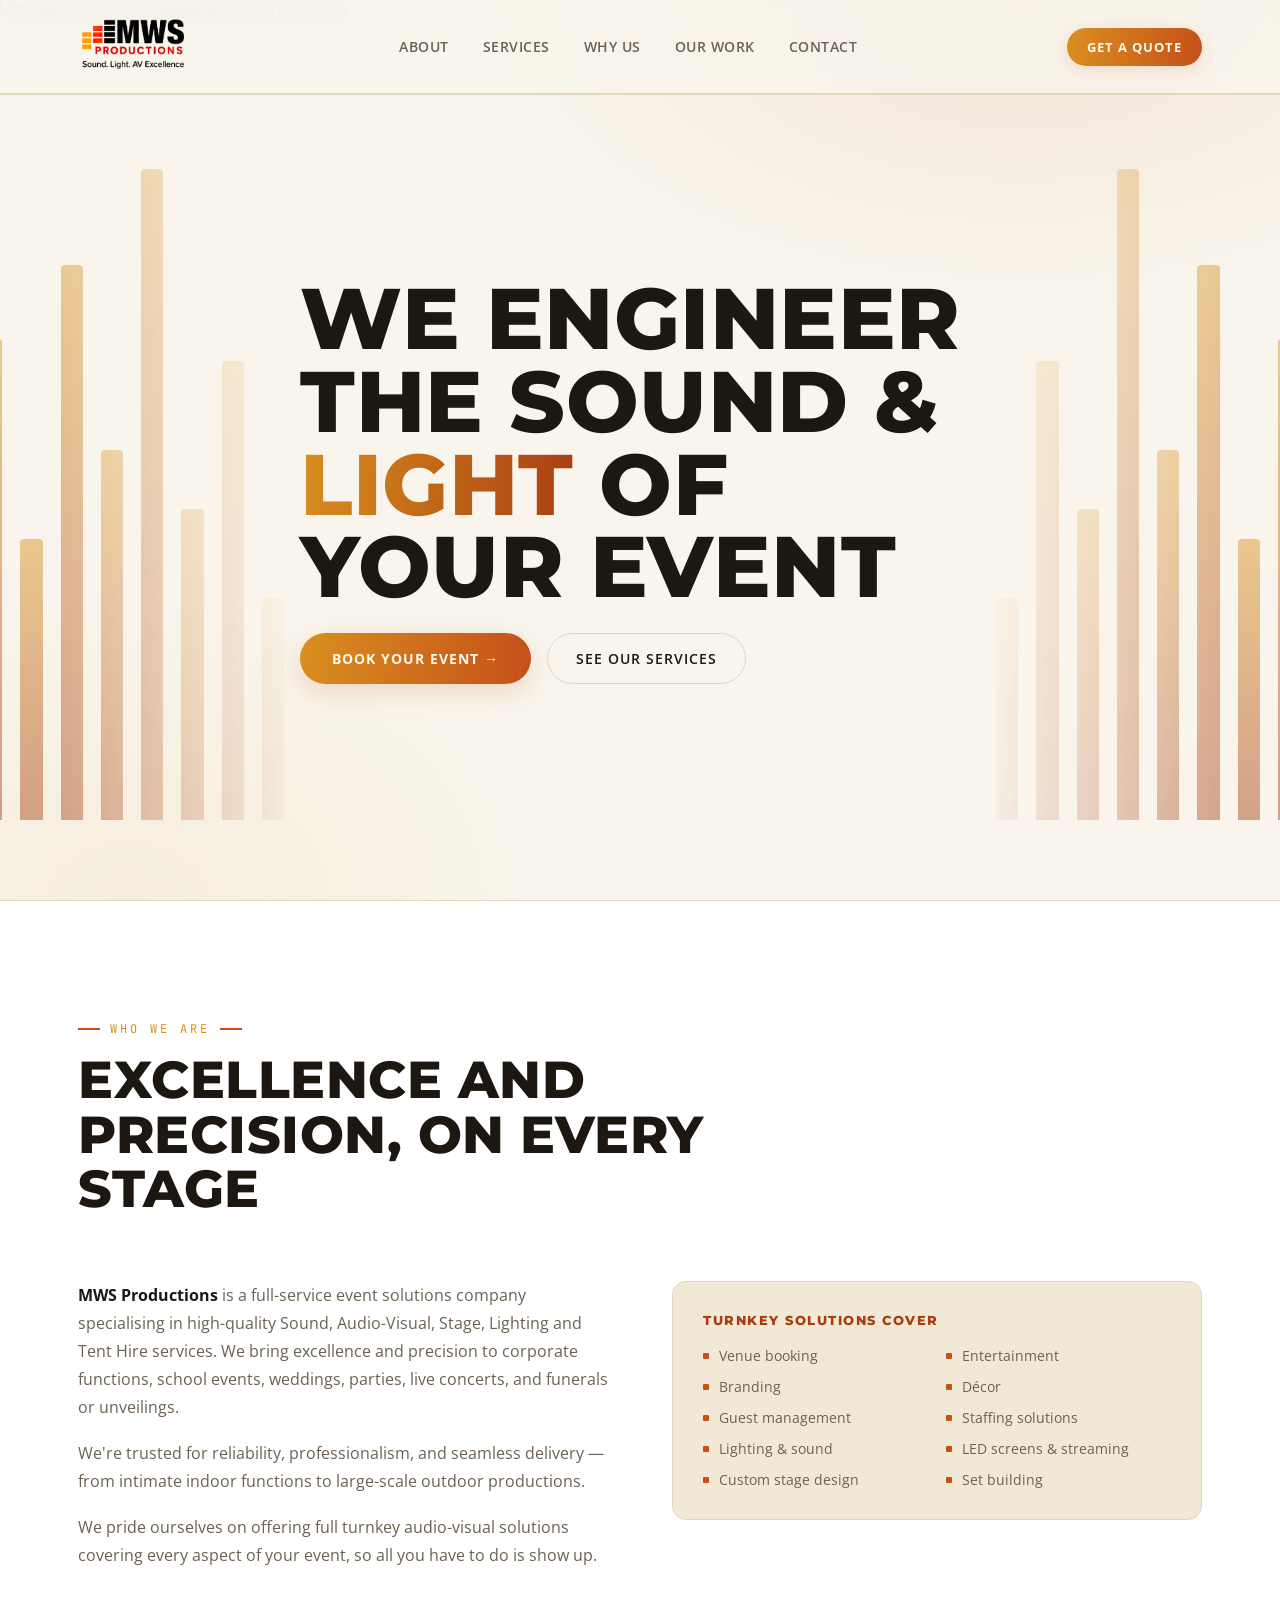
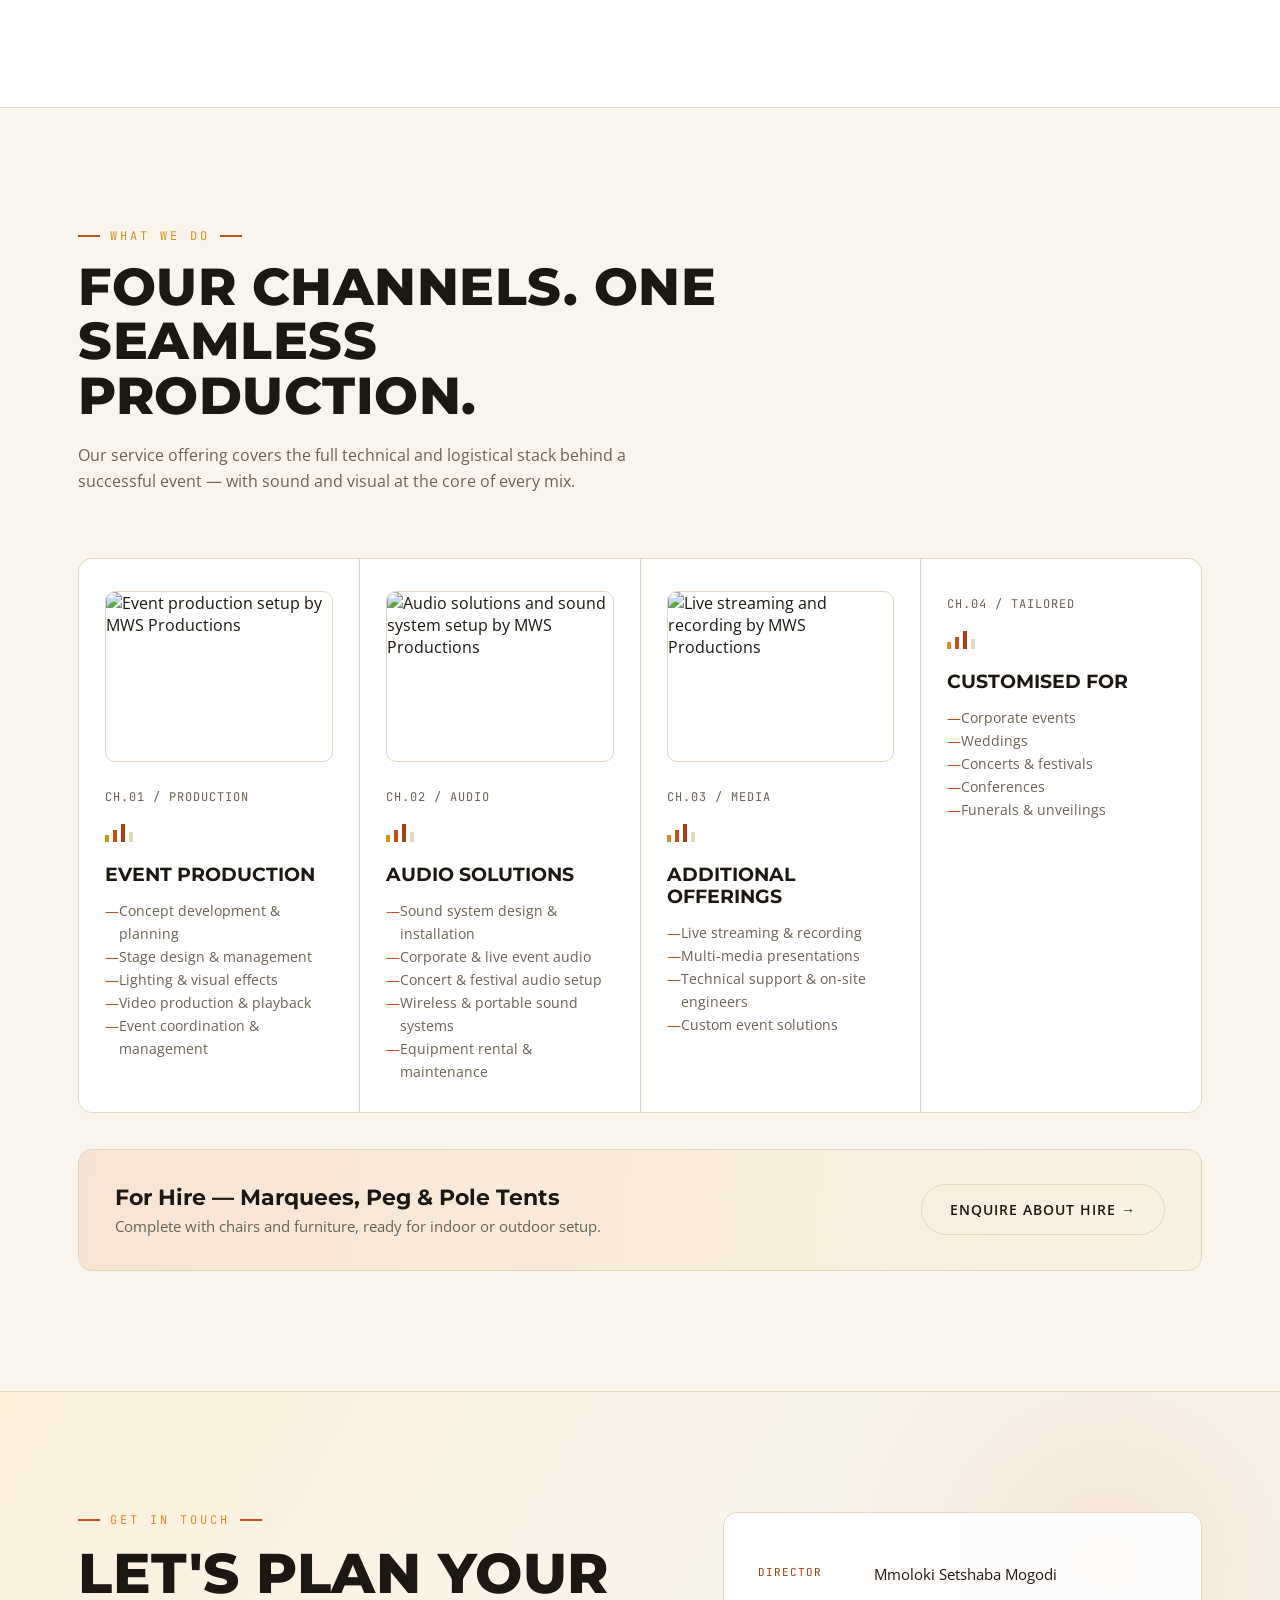
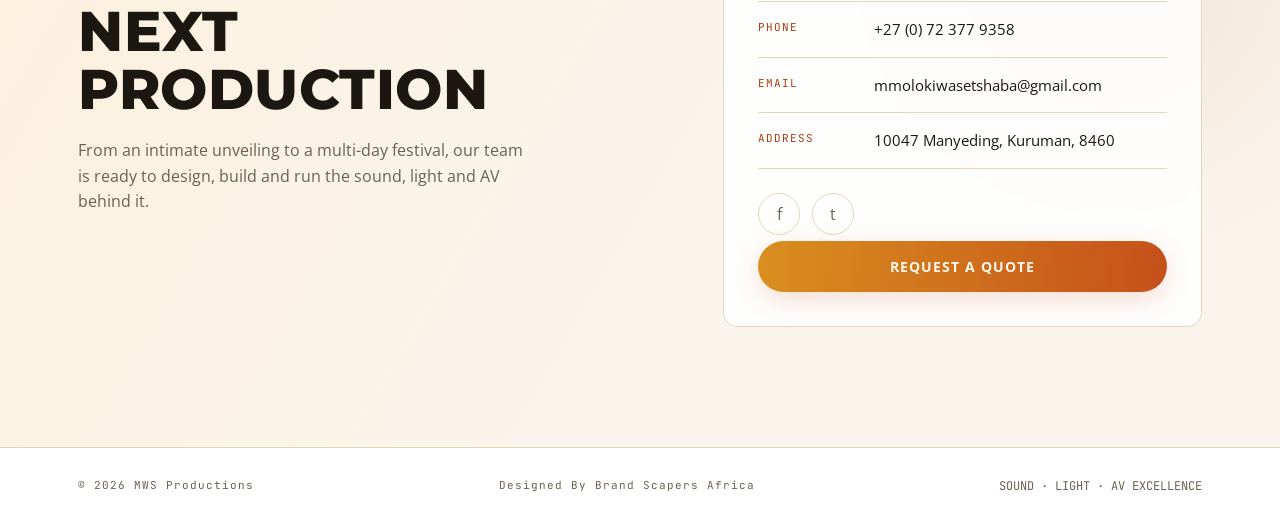
==== commit 288c386c: "optimised" ====
--- a/index.html
+++ b/index.html
@@ -218,7 +218,8 @@
 
 <footer>
   <div class="wrap foot-row">
-    <div class="brand-text">© 2026 MWS Productions — a division of Mmoloki Wa Setshaba (Pty) Ltd</div>
+    <div class="brand-text">© 2026 MWS Productions</div>
+    <div class="brand-text"> <a href="https://www.brandscapersafrica.com/" target="_blank" rel="noopener">Designed By Brand Scapers Africa</a>  </div>
     <span class="mono">SOUND · LIGHT · AV EXCELLENCE</span>
   </div>
 </footer>
